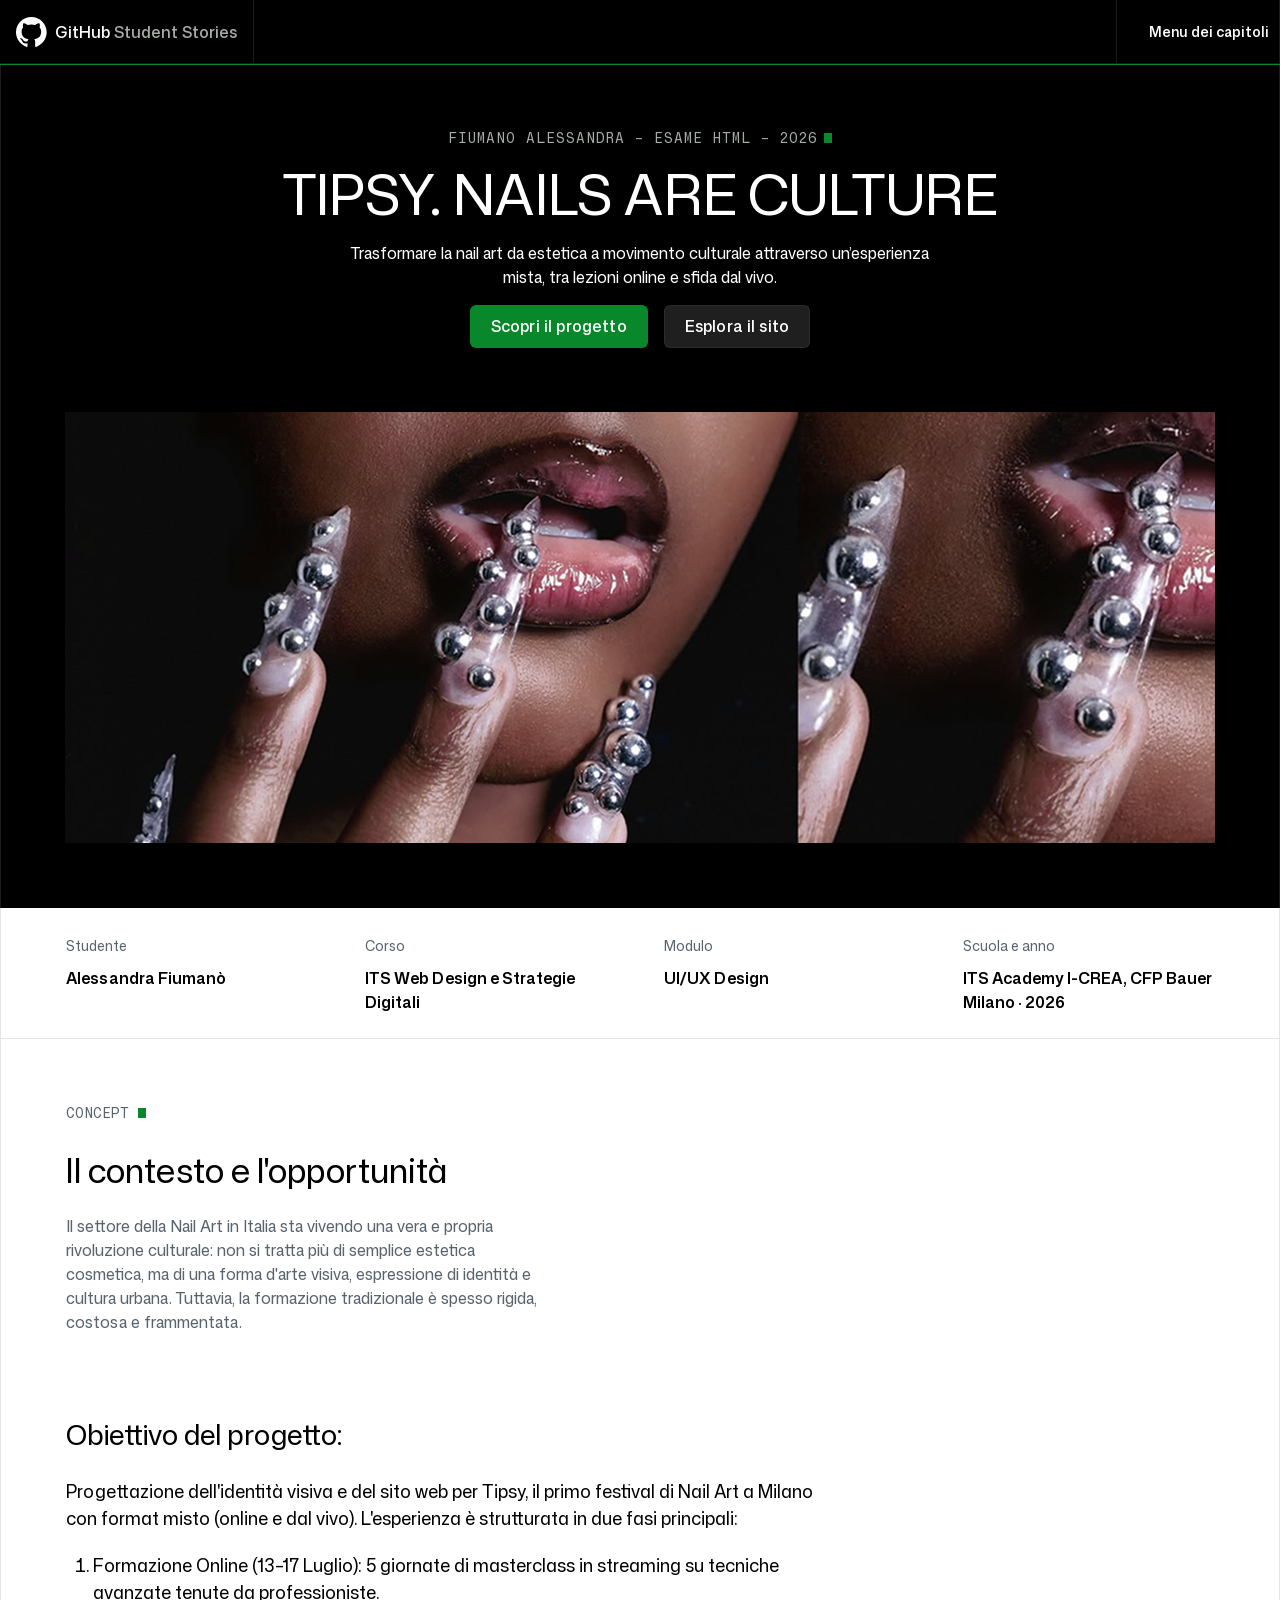
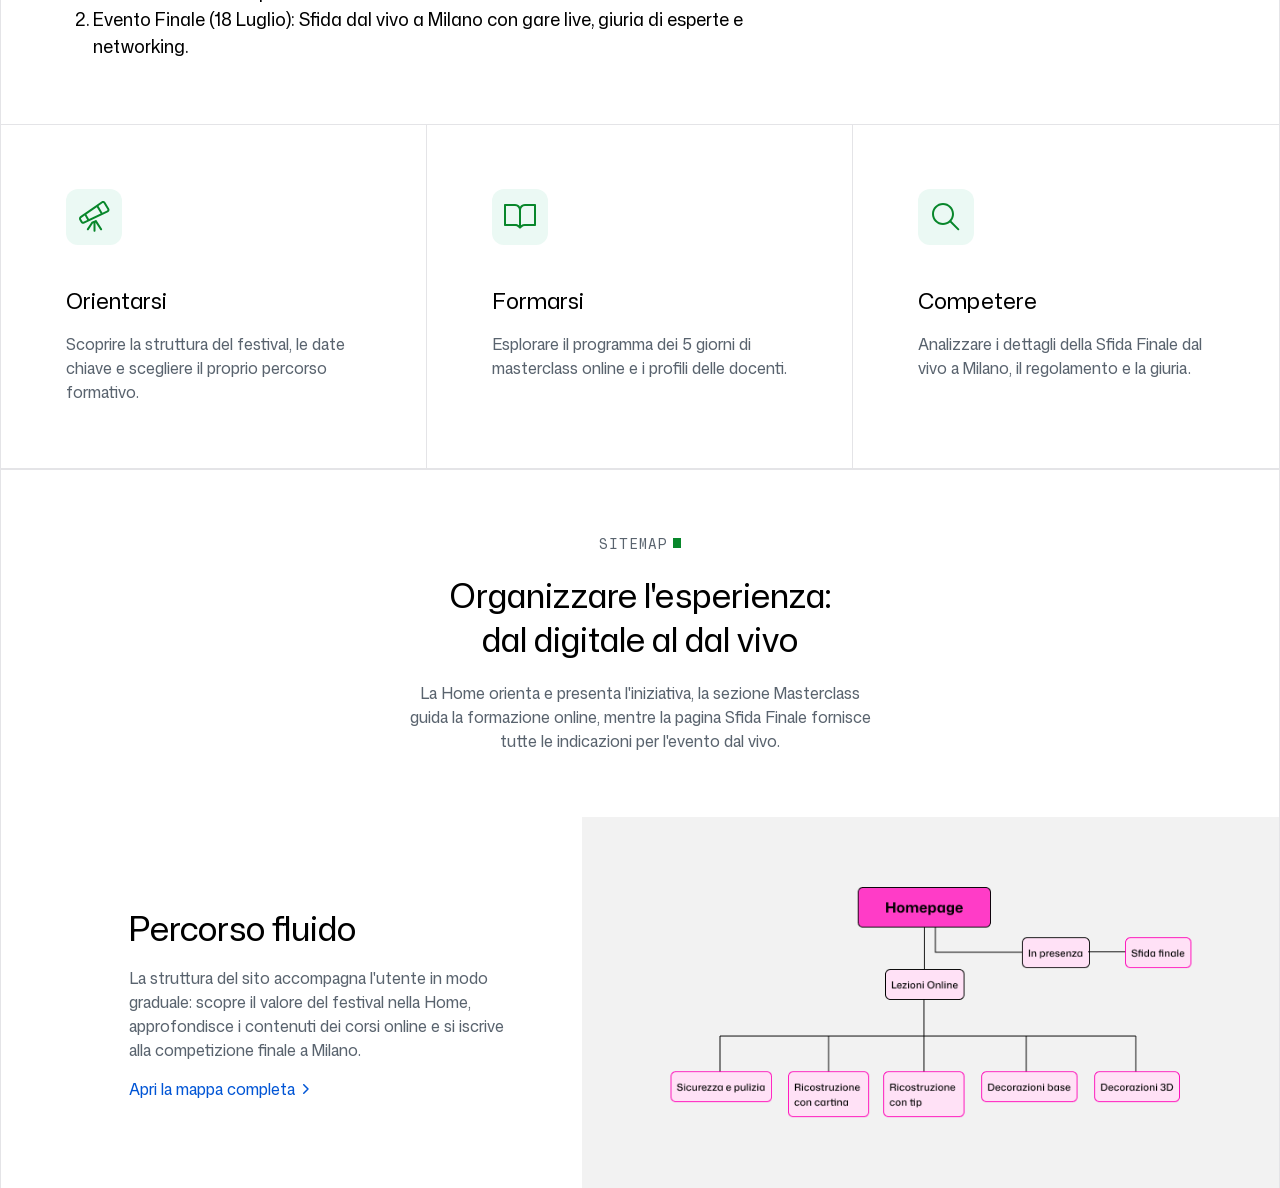
==== index.html @ 5ed2194d "avanzamento 30sett" ====
<!doctype html>
<html lang="it">
  <head>
    <meta charset="UTF-8" />
    <meta name="viewport" content="width=device-width, initial-scale=1" />
    <title>Prova pratica Escher</title>
    <link rel="stylesheet" href="style.css">
  </head>
  <body>

    <a class="skip-link" href="#top">Vai al contenuto</a>
  <header class="navigation">
    <div class="navigation-content">
      <div class="navigation-brand">
        <a class="navigation-logo" href="https://github.com/education" aria-label="GitHub Education">
          <span class="navigation-back-arrow" aria-hidden="true">‹</span>
          <svg width="31" height="30" viewBox="0 0 31 30" fill="none" xmlns="http://www.w3.org/2000/svg">
<path fill-rule="evenodd" clip-rule="evenodd" d="M15.3333 0C6.86167 0 0 6.86167 0 15.3333C0 22.1183 4.38917 27.8492 10.4842 29.8808C11.2508 30.015 11.5383 29.555 11.5383 29.1525C11.5383 28.7883 11.5192 27.5808 11.5192 26.2967C7.66667 27.0058 6.67 25.3575 6.36333 24.495C6.19083 24.0542 5.44333 22.6933 4.79167 22.3292C4.255 22.0417 3.48833 21.3325 4.7725 21.3133C5.98 21.2942 6.8425 22.425 7.13 22.885C8.51 25.2042 10.7142 24.5525 11.5958 24.15C11.73 23.1533 12.1325 22.4825 12.5733 22.0992C9.16167 21.7158 5.59667 20.3933 5.59667 14.5283C5.59667 12.8608 6.19083 11.4808 7.16833 10.4075C7.015 10.0242 6.47833 8.4525 7.32167 6.34417C7.32167 6.34417 8.60583 5.94167 11.5383 7.91583C12.765 7.57083 14.0683 7.39833 15.3717 7.39833C16.675 7.39833 17.9783 7.57083 19.205 7.91583C22.1375 5.9225 23.4217 6.34417 23.4217 6.34417C24.265 8.4525 23.7283 10.0242 23.575 10.4075C24.5525 11.4808 25.1467 12.8417 25.1467 14.5283C25.1467 20.4125 21.5625 21.7158 18.1508 22.0992C18.7067 22.5783 19.1858 23.4983 19.1858 24.9358C19.1858 26.9867 19.1667 28.635 19.1667 29.1525C19.1667 29.555 19.4542 30.0342 20.2208 29.8808C26.2775 27.8492 30.6667 22.0992 30.6667 15.3333C30.6667 6.86167 23.805 0 15.3333 0Z" fill="white"/>
</svg>

        </a>
        <a class="navigation-title" href="#top">GitHub <span>Student Stories</span></a>
      </div>
      <div class="navigation-menu">
        <button class="navigation-toggle" type="button" aria-label="Menu dei capitoli" popovertarget="navigation-panel">
          <img class="navigation-icon navigation-icon-open" src="assets/images/menu.svg" width="16" height="16" alt="" aria-hidden="true" />
          <img class="navigation-icon navigation-icon-close" src="assets/images/close.svg" width="16" height="16" alt="" aria-hidden="true" />
          <span class="navigation-label">Menu dei capitoli</span>
        </button>
        <nav id="navigation-panel" class="navigation-panel" popover="auto" aria-label="Capitoli della storia">
          <ul class="navigation-list">
          <li><a href="#concept"><span>Concept</span></a></li>
          <li><a href="#sitemap"><span>Sitemap</span></a></li>
          <li><a href="#assets"><span>Assets</span></a></li>
          <li><a href="#prototipi"><span>Prototipi</span></a></li>
          <li><a href="#highlights"><span>Highlights</span></a></li>
          </ul>
        </nav>
      </div>
    </div>
  </header>
  <main id="top" tabindex="-1">

<section class="hero">
  <div class="hero-content container">
    <p class="eyebrow">Fiumano Alessandra - esame html - 2026
      <svg class="eyebrow-cursor" width="8" height="10" viewBox="0 0 8 10" fill="none" xmlns="http://www.w3.org/2000/svg"> <rect width="8" height="10" fill="#08872B"/>
</svg>
</p>
    <h1 class="heading heading-size-1">TIPSY. NAILS ARE CULTURE</h1>
    <p class="hero-text text-size-200">Trasformare la nail art da estetica a movimento culturale attraverso un’esperienza mista, tra lezioni online e sfida dal vivo.</p>
    <div class="button-group">
      <!-- Per ora entrambi puntano a #concept, l'unica sezione che esiste: cambia il secondo quando avrai le altre -->
      <a href="#concept" class="button button-primary">Scopri il progetto</a>
      <a href="#concept" class="button button-secondary">Esplora il sito</a>
    </div>
    <img class="hero-image" src="assets/images/hero image.png" alt="Anteprima del sito Tipsy su desktop">
  </div>
</section>

<section class="scheda theme-light" aria-label="Scheda studente">
  <dl class="colonna">
    <div><dt>Studente</dt><dd>Alessandra Fiumanò</dd></div>
    <div><dt>Corso</dt><dd>ITS Web Design e Strategie Digitali</dd></div>
    <div><dt>Modulo</dt><dd>UI/UX Design</dd></div>
    <div><dt>Scuola e anno</dt><dd>ITS Academy I-CREA, CFP Bauer Milano · 2026</dd></div>
  </dl>
</section>

<!-- Ogni sezione del case study deve avere l'id della voce di menu corrispondente:
     concept, sitemap, assets, prototipi, highlights. -->
<section id="concept" class="concept theme-light" aria-labelledby="concept-title">
  <div class="concept-colonna">

    <div class="concept-testo">
      <p class="etichetta">CONCEPT <svg class="eyebrow-cursor" width="8" height="10" viewBox="0 0 8 10" fill="none" xmlns="http://www.w3.org/2000/svg"> <rect width="8" height="10" fill="#08872B"/>
</svg> </p>
      <h2 id="concept-title">Il contesto e l'opportunità</h2>
      <p class="intro">
        Il settore della Nail Art in Italia sta vivendo una vera e propria
        rivoluzione culturale: non si tratta più di semplice estetica cosmetica,
        ma di una forma d'arte visiva, espressione di identità e cultura urbana.
        Tuttavia, la formazione tradizionale è spesso rigida, costosa e frammentata.
      </p>

      <h3>Obiettivo del progetto:</h3>
      <p class="obiettivo">
        Progettazione dell'identità visiva e del sito web per Tipsy, il primo
        festival di Nail Art a Milano con format misto (online e dal vivo).
        L'esperienza è strutturata in due fasi principali:
      </p>
      <ol>
        <li>Formazione Online (13–17 Luglio): 5 giornate di masterclass in streaming su tecniche avanzate tenute da professioniste.</li>
        <li>Evento Finale (18 Luglio): Sfida dal vivo a Milano con gare live, giuria di esperte e networking.</li>
      </ol>
    </div>

    <div class="card-riga">
      <div class="card">
        <div class="icona"><svg width="31" height="31" viewBox="0 0 31 31" fill="none" xmlns="http://www.w3.org/2000/svg">
<path d="M16.4001 19.1283C16.8526 18.9226 17.3877 19.081 17.656 19.4994L22.989 27.8177C23.2871 28.2827 23.1522 28.9015 22.6873 29.1996C22.2223 29.4976 21.6035 29.3618 21.3054 28.8969L16.5066 21.4125V29.7054C16.5066 30.2577 16.0589 30.7054 15.5066 30.7054C14.9545 30.7052 14.5066 30.2576 14.5066 29.7054V22.1859L13.8259 22.4955L9.65209 28.9037C9.35061 29.3663 8.73101 29.4971 8.26831 29.1957C7.80556 28.8942 7.6749 28.2746 7.97631 27.8119L12.3093 21.1595C12.4131 21.0004 12.5602 20.874 12.7331 20.7953L16.4001 19.1283ZM22.532 0.477906C23.7935 -0.399663 25.5338 -0.0320284 26.3328 1.28064L30.1023 7.47302C30.9243 8.82415 30.3963 10.5897 28.9675 11.2679L5.28393 22.5082C4.02868 23.1035 2.52651 22.6352 1.83178 21.432L0.357173 18.8783C-0.335358 17.6782 0.00681658 16.1471 1.14428 15.3558L22.532 0.477906ZM2.28588 16.9984C2.00192 17.1963 1.9167 17.5785 2.08959 17.8783L3.5642 20.432C3.73793 20.7326 4.1128 20.8493 4.42651 20.7006L8.21166 18.9047L5.72827 14.6039L2.28588 16.9984ZM7.37573 13.4574L10.0242 18.0443L21.6404 12.5316L17.8318 6.18396L7.37573 13.4574ZM24.6238 2.3197C24.4239 1.99208 23.9897 1.90052 23.6746 2.11951L19.4773 5.03943L23.4558 11.6703L28.1101 9.4613C28.4672 9.29164 28.5989 8.84982 28.3933 8.51209L24.6238 2.3197Z" fill="#08872B"/>
</svg>
</div>
        <h4>Orientarsi</h4>
        <p>Scoprire la struttura del festival, le date chiave e scegliere il proprio percorso formativo.</p>
      </div>
      <div class="card">
        <div class="icona"><svg width="32" height="25" viewBox="0 0 32 25" fill="none" xmlns="http://www.w3.org/2000/svg">
<path d="M10.9961 0C13.0842 0.000115337 14.9234 1.06711 15.998 2.68555C17.0727 1.06709 18.9117 0 21 0H31C31.5523 3.97646e-05 32 0.44774 32 1V21.083C32 21.3493 31.894 21.6053 31.7051 21.793C31.5161 21.9807 31.2595 22.0848 30.9932 22.083L20.751 22.0137C19.6808 22.0064 18.6523 22.4289 17.8955 23.1855L16.707 24.374C16.3166 24.7644 15.6835 24.7643 15.293 24.374L14.0908 23.1719C13.3407 22.4217 12.3226 22 11.2617 22H1C0.447716 22 6.76517e-07 21.5523 0 21V1C0 0.447715 0.447715 0 1 0H10.9961ZM21 2C18.7909 2 17 3.79086 17 6V21.3096C18.0653 20.4663 19.3923 20.0044 20.7646 20.0137L30 20.0762V2H21ZM2 20H11.2617C12.6261 20 13.9431 20.4649 15 21.3066L14.9961 5.99707C14.9943 3.78935 13.2038 2.00018 10.9961 2H2V20Z" fill="#08872B"/>
</svg>
</div>
        <h4>Formarsi</h4>
        <p>Esplorare il programma dei 5 giorni di masterclass online e i profili delle docenti.</p>
      </div>
      <div class="card">
        <div class="icona"><svg width="28" height="28" viewBox="0 0 28 28" fill="none" xmlns="http://www.w3.org/2000/svg">
<path d="M11 0C17.0749 0.000215971 22 4.925 22 11C21.9999 13.6774 21.0432 16.1316 19.4531 18.0391L27.04 25.626C27.4305 26.0165 27.4305 26.6495 27.04 27.04C26.6495 27.4306 26.0165 27.4305 25.626 27.04L18.0391 19.4531C16.1317 21.0432 13.6773 21.9999 11 22C4.92498 22 0.000175711 17.075 0 11C0 4.92487 4.92487 0 11 0ZM11 2C6.02944 2 2 6.02944 2 11C2.00018 15.9704 6.02955 20 11 20C15.9703 19.9998 19.9998 15.9703 20 11C20 6.02957 15.9704 2.00022 11 2Z" fill="#08872B"/>
</svg>
</div>
        <h4>Competere</h4>
        <p>Analizzare i dettagli della Sfida Finale dal vivo a Milano, il regolamento e la giuria.</p>
      </div>
    </div>

  </div>
</section>
<!-- SITEMAP: l'id serve al link del menu -->
<section id="sitemap" class="theme-light border-top" aria-labelledby="sitemap-title">

  <!-- Intestazione: container + linee laterali -->
  <header class="container border-inline">
    <div class="case-study-intro">
      <p class="eyebrow">Sitemap
        <svg class="eyebrow-cursor" width="8" height="10" viewBox="0 0 8 10" fill="none" xmlns="http://www.w3.org/2000/svg" aria-hidden="true"><rect width="8" height="10" fill="#08872B"/></svg>
      </p>
      <!-- h2: l'h1 è nella hero -->
      <h2 id="sitemap-title" class="heading heading-size-4">Organizzare l'esperienza: dal digitale al dal vivo</h2>
      <p class="text-size-200 color-muted">La Home orienta e presenta l'iniziativa, la sezione Masterclass guida la formazione online, mentre la pagina Sfida Finale fornisce tutte le indicazioni per l'evento dal vivo.</p>
    </div>
  </header>

  <!-- Testo + mappa -->
  <div class="sitemap-feature container border-inline">

    <div class="sitemap-text">
      <h3 class="heading heading-size-4">Percorso fluido</h3>
      <p class="text-size-200 color-muted">La struttura del sito accompagna l'utente in modo graduale: scopre il valore del festival nella Home, approfondisce i contenuti dei corsi online e si iscrive alla competizione finale a Milano.</p>

      <!-- Link, non pulsante: porta a un altro indirizzo -->
      <a class="sitemap-link" href="assets/images/sitemap.svg">
        Apri la mappa completa
        <svg width="6" height="10" viewBox="0 0 6 10" fill="none" xmlns="http://www.w3.org/2000/svg">
<path d="M1.28033 0.219668C0.987438 -0.0732225 0.512558 -0.0732225 0.219668 0.219668C-0.0732225 0.512558 -0.0732225 0.987438 0.219668 1.28033L1.28033 0.219668ZM5 5L5.5303 5.53033C5.8232 5.23744 5.8232 4.76256 5.5303 4.46967L5 5ZM0.219668 8.7197C-0.0732225 9.0126 -0.0732225 9.4874 0.219668 9.7803C0.512558 10.0732 0.987438 10.0732 1.28033 9.7803L0.219668 8.7197ZM0.219668 1.28033L4.4697 5.53033L5.5303 4.46967L1.28033 0.219668L0.219668 1.28033ZM4.4697 4.46967L0.219668 8.7197L1.28033 9.7803L5.5303 5.53033L4.4697 4.46967Z" fill="#0055D5"/>
</svg>
      </a>
    </div>

    <div class="sitemap-visual">
      <img src="assets/images/mappa.png" width="698.97" height="330.42"
           alt="Mappa del sito: la Homepage porta a Lezioni Online, con le pagine Sicurezza e pulizia, Ricostruzione con cartina, Ricostruzione con tip, Decorazioni base e Decorazioni 3D, e a In presenza, che porta a Sfida finale.">
    </div>

  </div>
</section>
</main>
</body>
</html>
---- style.css ----
* {
    box-sizing: border-box;
    margin: 0;
    padding: 0;
}

@font-face {
  font-family: "Mona Sans";
  src: url("assets/fonts/mona-sans.woff2") format("woff2");
  font-weight: 200 900;
  font-display: swap;
  font-feature-settings: "liga" 0;
}
@font-face {
  font-family: "Mona Sans Mono";
  src: url("assets/fonts/mona-sans-mono.woff2") format("woff2");
  font-weight: 200 900;
  font-display: swap;
  font-feature-settings: "liga" 0;
}

:root {
    --font-body:"Mona Sans";
    --color-black: #000;
    --color-white: #fff;
    --color-border-muted: #191f18;
    --color-muted: #A4AEA6;
    --color-cursor: #08872b;
    --container-width: 1280px;
    --spacing-64: 64px;
    --font-mono: "Mona Sans Mono";
    --heading-1-font-size: 56px;
    --heading-1-line-height: 1.1;
    --eyebrow-font-size: 14px;
    --text-200-font-size: 16px;
    --text-200-line-height: 1.5;
    --color-button-primary-bg: #08872b;
    --color-button-secondary-bg: rgba(255, 255, 255, 0.12);
    --color-button-secondary-border: rgba(255, 255, 255, 0.06);
    --color-focus: #fff;
    --text-100-font-size: 0.875em;
    --text-100-line-height: 1.5;
    --font-weight-medium: 500;
    --font-weight-semibold: 550;
    --border-width: 1px;
    --focus-outline-width: 0.25em;
    --focus-outline-offset: 0.125em;
    --radius-control: 0.375em;
    --radius-pill: 100em;
    --layer-navigation: 90;
    --layer-skip-link: 100;
    --pad: 65px;        /* distanza tra linea e testo */
        /* Token Sitemap */
    --spacing-24: 24px;
    --spacing-40: 40px;
    --spacing-64: 64px;   
    --spacing-128: 128px; 
    --heading-4-font-size: 34px;  
    --heading-4-font-weight: 400;
    --heading-4-line-height: 1.3;  
    --color-link: #0055d5;          
    --color-surface-muted: #f2f2f2; 
    --icon-size: 1em;
    --icon-color: currentColor;
}

/* Tema chiaro: ridefinisce solo i token che cambiano con il tema */
.theme-light {
    --color-muted: #59636e;
    --color-border-muted: #e4e4e7;
    --color-cursor: #08872b;
    --color-focus: #0d1117;

    color: var(--color-black);
    background: var(--color-white);
}

body {
    font-family: var(--font-body);
    -webkit-font-smoothing: antialiased;
}

.hero {
    background: var(--color-black);
    color: var(--color-white);
    text-align: center;
    --hero-text-max-width: 600px;
    --hero-content-gap: 1em;
}

img {
    display: inline-block;
    max-width: 100%;
}

.container {
    max-width: var(--container-width);
    margin-left: auto;
    margin-right: auto;
}

.hero-content {
    padding: var(--spacing-64);
    border-left: 1px solid var(--color-border-muted);
    border-right: 1px solid var(--color-border-muted);
    display: flex;
    flex-direction: column;
    align-items: center;
    gap: var(--hero-content-gap);
}

.eyebrow {
    font-size: var(--eyebrow-font-size);
    font-family: var(--font-mono);
    text-transform: uppercase;
    letter-spacing: 1px;
    color: var(--color-muted);
    display: flex;
    align-items: center;
    gap: 0.42em;
    justify-content: center;
}

.eyebrow-cursor rect {
    fill: var(--color-cursor)
}

.heading {
    font-weight: 400;
}

.heading-size-1 {
    font-size: var(--heading-1-font-size);
    line-height:var(--heading-1-line-height);
}

@media (max-width: 640px) {
    :root {
       --heading-1-font-size: 36px;
    }
}

.text-size-200 {
    font-size: var(--text-200-font-size);
    line-height: var(--text-200-line-height);
}
/* Utility riusabili */
.heading-size-4 {
    font-size: var(--heading-4-font-size);
    font-weight: var(--heading-4-font-weight);
    line-height: var(--heading-4-line-height);
    text-wrap: balance;
}

.color-muted {
    color: var(--color-muted);
}

.border-top {
    border-top: var(--border-width) solid var(--color-border-muted);
}

.border-inline {
    border-left: var(--border-width) solid var(--color-border-muted);
    border-right: var(--border-width) solid var(--color-border-muted);
}

.icon {
    width: var(--icon-size);
    height: var(--icon-size);
    color: var(--icon-color);
    flex-shrink: 0;
}

.hero-text {
    max-width: var(--hero-text-max-width);
}

.button-group {
    display: flex;
    gap: 1em;
}

.hero-image {
    margin-top: calc(64px - var(--hero-content-gap));
}

.button {
    text-decoration: none;
    color: inherit;
    border: 1px solid;
    padding: 0.6em 1.25em;
    font-weight: 500;
    letter-spacing: 0.16px;
    border-radius: 0.375em;
}

.button-primary {
    background-color: var(--color-button-primary-bg);
    border-color: transparent;
}

.button-primary:hover {
    background-color: color-mix(in srgb, var(--color-button-primary-bg),#000 16%) ;
    transition: background-color 300ms ease-in-out;
}

.button-secondary {
    background-color: var(--color-button-secondary-bg);
    border-color: var(--color-button-secondary-border);
}

.button-secondary:hover {
    background-color: color-mix(in srgb, var(--color-button-secondary-bg),#fff 6%) ;
    transition: background-color 300ms ease-in-out;
}

.button:focus-visible {
    outline: 4px solid var(--color-focus);
    outline-offset: 2px;
}
[hidden] {
    display: none !important;
}

.skip-link {
    --skip-link-offset-inline: 1em;
    --skip-link-offset-block: 0.5em;
    --skip-link-padding: 0.375em 1.25em;

    position: absolute;
    top: var(--skip-link-offset-block);
    left: var(--skip-link-offset-inline);
    z-index: var(--layer-skip-link);
    padding: var(--skip-link-padding);
    border-radius: var(--radius-control);
    background: var(--color-button-primary-bg);
    color: var(--color-white);
    transform: translateY(calc(-100% - var(--skip-link-offset-block)));
}

.skip-link:focus {
    transform: none;
    outline: var(--focus-outline-width) solid var(--color-focus);
    outline-offset: var(--focus-outline-offset);
}

.navigation {
    --navigation-height: 3.5em;
    --navigation-logo-size: 1.5em;
    --navigation-logo-margin-start: 1em;
    --navigation-logo-margin-end: 0.5em;
    --navigation-brand-padding-end: 1em;
    --navigation-back-arrow-font-size: 1.75em;
    --navigation-back-arrow-line-height: 1;
    --navigation-back-arrow-offset: -0.75em;
    --navigation-title-font-size: var(--text-100-font-size);
    --navigation-title-line-height: var(--text-100-line-height);
    --navigation-link-font-size: var(--text-100-font-size);
    --navigation-link-padding: 1em;
    --navigation-link-hover-background: #151D17;
    --navigation-toggle-font-size: 1em;
    --navigation-toggle-width: 3em;
    --navigation-toggle-padding: 0.25em 0.75em;
    --navigation-toggle-open-background: #090D0A;
    --navigation-icon-size: 1em;
    --navigation-reveal-duration: 0.5s;
    --navigation-reveal-easing: ease;
    --navigation-reveal-offset: -1.25em;

    position: relative;
    z-index: var(--layer-navigation);
    font-size: var(--text-200-font-size);
    line-height: var(--text-200-line-height);
    color: var(--color-white);
    background: var(--color-black);
    border-bottom: var(--border-width) solid var(--color-border-muted);
}

.navigation a {
    color: inherit;
}

.navigation a:focus-visible, .navigation button:focus-visible {
    outline: var(--focus-outline-width) solid var(--color-focus);
    outline-offset: var(--focus-outline-offset);
}

.navigation::after {
    content: "";
    position: absolute;
    top: calc(100% + var(--border-width));
    left: 0;
    right: 0;
    height: var(--border-width);
    background: var(--color-cursor);
    pointer-events: none;
}

.navigation-content {
    display: flex;
    flex-wrap: wrap;
}

.navigation-brand {
    display: flex;
    align-items: center;
    height: calc(var(--navigation-height) - var(--border-width));
    flex-shrink: 0;
}

.navigation-logo {
    display: flex;
    position: relative;
    margin-left: var(--navigation-logo-margin-start);
    margin-right: var(--navigation-logo-margin-end);
}

.navigation-logo img {
    display: block;
    width: var(--navigation-logo-size);
    height: var(--navigation-logo-size);
}

.navigation-back-arrow {
    position: absolute;
    top: 50%;
    left: var(--navigation-back-arrow-offset);
    transform: translateY(-50%);
    opacity: 0;
    color: var(--color-muted);
    font-size: var(--navigation-back-arrow-font-size);
    line-height: var(--navigation-back-arrow-line-height);
}

.navigation-logo:hover .navigation-back-arrow {
    opacity: 1;
}

.navigation-title {
    text-decoration: none;
    font-size: var(--navigation-title-font-size);
    font-weight: var(--font-weight-medium);
    line-height: var(--navigation-title-line-height);
}

.navigation-title span {
    color: var(--color-muted);
}

.navigation-menu {
    width: 100%;
}

.navigation-list {
    list-style: none;
    margin: 0;
    padding: 0;
}

.navigation-list a {
    display: flex;
    align-items: center;
    padding: var(--navigation-link-padding);
    font-size: var(--navigation-link-font-size);
    line-height: var(--text-100-line-height);
    text-decoration: none;
}

.navigation-list a:hover {
    color: var(--color-white);
}

/* Il layout "compatto" dipende se l'attributo popover è presente (su desktop viene rimosso via JS) */
.navigation:has(.navigation-panel[popover]) {
    height: var(--navigation-height);
}

.navigation:has(.navigation-panel[popover]) .navigation-content {
    height: 100%;
    flex-wrap: nowrap;
}

.navigation-menu:has(.navigation-panel[popover]) {
    width: auto;
    margin-left: auto;
}

.navigation-toggle {
    anchor-name: --navigation-toggle;
    display: flex;
    align-items: center;
    justify-content: center;
    width: var(--navigation-toggle-width);
    height: 100%;
    padding: var(--navigation-toggle-padding);
    font-family: inherit;
    font-size: var(--navigation-toggle-font-size);
    line-height: var(--text-100-line-height);
    cursor: pointer;
    border: 0;
    border-left: var(--border-width) solid var(--color-border-muted);
    background: transparent;
    color: var(--color-white);
}

.navigation-icon {
    display: block;
    width: var(--navigation-icon-size);
    height: var(--navigation-icon-size);
    flex-shrink: 0;
}

.navigation-icon-close {
    display: none;
}

.navigation-label {
    display: none;
}

.navigation-panel[popover] {
    position: fixed;
    position-anchor: --navigation-toggle;
    inset: auto;
    top: calc(anchor(bottom) + var(--border-width));
    left: 0;
    width: 100%;
    margin: 0;
    padding: 0;
    border: 0;
    color: var(--color-white);
    background: var(--color-black);
    max-height: calc(100dvh - var(--navigation-height));
    overflow-y: auto;
}

.navigation-menu:has(:popover-open) .navigation-toggle {
    background: var(--navigation-toggle-open-background);
}

.navigation-menu:has(:popover-open) .navigation-icon-open {
    display: none;
}

.navigation-menu:has(:popover-open) .navigation-icon-close {
    display: block;
}

.navigation-toggle:focus-visible {
    outline-offset: calc(-1 * var(--focus-outline-offset));
}

@media (prefers-reduced-motion: no-preference) {
    .navigation-panel:popover-open {
        animation: reveal var(--navigation-reveal-duration) var(--navigation-reveal-easing);
    }
    @keyframes reveal {
        from {
            opacity: 0;
            transform: translateY(var(--navigation-reveal-offset));
        }
        to {
            opacity: 1;
            transform: translateY(0);
        }
    }
}

/* Su tablet cambia il layout, ma il popover resta attivo */
@media (min-width: 48rem) {
    .navigation {
        --navigation-height: 4em;
        --navigation-title-font-size: 1em;
        --navigation-title-line-height: 1;
        --navigation-toggle-font-size: var(--text-100-font-size);
        --navigation-toggle-min-width: 6em;
        --navigation-toggle-gap: 0.5em;
        --navigation-list-gap: 0.0625em;
        --navigation-list-padding: 0.5em 1em;
        --navigation-link-min-height: 2.5em;
        --navigation-link-padding: 0.5em 0.75em;
    }
    .navigation-brand {
        padding-right: var(--navigation-brand-padding-end);
        border-right: var(--border-width) solid var(--color-border-muted);
    }
    .navigation-menu:has(.navigation-panel[popover]) {
        position: relative;
    }
    .navigation-toggle {
        width: max-content;
        min-width: var(--navigation-toggle-min-width);
        gap: var(--navigation-toggle-gap);
        border-right: var(--border-width) solid var(--color-border-muted);
        font-weight: var(--font-weight-semibold);
    }
    .navigation-label {
        display: inline;
        white-space: nowrap;
    }
    .navigation-panel[popover] {
        left: auto;
        right: anchor(right);
        width: anchor-size(width);
        border: var(--border-width) solid var(--color-border-muted);
        border-top: 0;
    }
    .navigation-list {
        display: grid;
        gap: var(--navigation-list-gap);
        padding: var(--navigation-list-padding);
    }
    .navigation-list a {
        min-height: var(--navigation-link-min-height);
        color: var(--color-muted);
        border-radius: var(--radius-control);
    }
    .navigation-list a:hover, .navigation-list a:focus-visible {
        background: var(--navigation-link-hover-background);
    }
}

/* Su desktop JS rimuove popover e gli elementi si dispongono in linea */
@media (min-width: 1000px) {
    .navigation {
        --navigation-inline-list-padding: 0 0 0 1em;
        --navigation-inline-link-padding: 0 0.25em;
        --navigation-inline-label-padding: 0.25em 0.75em;
    }
    .navigation-content {
        flex-wrap: nowrap;
        height: calc(var(--navigation-height) - var(--border-width));
    }
    .navigation-menu:has(.navigation-panel:not([popover])) {
        width: auto;
        margin-left: 0;
    }
    .navigation-panel:not([popover]) {
        position: static;
        height: 100%;
        border: 0;
        overflow: visible;
    }
    .navigation-panel:not([popover]) .navigation-list {
        display: flex;
        height: 100%;
        gap: 0;
        padding: var(--navigation-inline-list-padding);
    }
    .navigation-panel:not([popover]) .navigation-list a {
        height: 100%;
        padding: var(--navigation-inline-link-padding);
    }
    .navigation-panel:not([popover]) .navigation-list a span {
        padding: var(--navigation-inline-label-padding);
        border-radius: var(--radius-pill);
    }
    .navigation-panel:not([popover]) .navigation-list a:hover, .navigation-panel:not([popover]) .navigation-list a:focus-visible {
        background: transparent;
    }
    .navigation-panel:not([popover]) .navigation-list a:hover span {
        background: var(--navigation-link-hover-background);
    }
    .navigation-panel:not([popover]) .navigation-list a:focus-visible {
        outline: none;
    }
    .navigation-panel:not([popover]) .navigation-list a:focus-visible span {
        outline: var(--focus-outline-width) solid var(--color-focus);
        outline-offset: var(--focus-outline-offset);
    }
}


/* fascia a tutta larghezza con bordo inferiore */
.scheda{
  border-bottom:1px solid var(--color-border-muted);
}

/* colonna centrale con le due linee verticali */
.scheda .colonna{
  max-width:var(--container-width);
  margin-inline:auto;
  padding:28px var(--pad) 24px;
  border-inline:1px solid var(--color-border-muted);
  display:grid;
  grid-template-columns:repeat(4,1fr);
  column-gap:48px;
  row-gap:24px;
}

.scheda dt{
  font-size:14px;
  line-height:20px;
  color:var(--color-muted);
  margin-bottom:10px;
}
.scheda dd{
  margin:0;
  font-size:16px;
  line-height:24px;
  font-weight:600;
  color:var(--color-black);
}

/* sotto i 1000px (stessa soglia della navigazione): 2 colonne */
@media (max-width:999px){
  :root{ --pad:24px; }
  .scheda .colonna{ grid-template-columns:repeat(2,1fr); }
}

/* mobile: 1 colonna */
@media (max-width:520px){
  .scheda .colonna{ grid-template-columns:1fr; }
}
/* fascia a tutta larghezza con la linea sotto */
.concept{
  border-bottom:1px solid var(--color-border-muted);
}

/* colonna centrale con le due linee verticali */
.concept-colonna{
  max-width:var(--container-width);
  margin:0 auto;
  border-left:1px solid var(--color-border-muted);
  border-right:1px solid var(--color-border-muted);
}

/* blocco dei testi */
.concept-testo{
  padding:64px 65px;
}

.etichetta{
  font-family:var(--font-mono);
  font-size:14px;
  color:var(--color-muted);
  margin-bottom:24px;
}

.concept h2{
  font-size:34px;
  font-weight:400;
  margin-bottom:20px;
}

.intro{
  max-width:480px;
  font-size:16px;
  line-height:24px;
  color:var(--color-muted);
  margin-bottom:80px;
}

.concept h3{
  font-size:28px;
  font-weight:400;
  margin-bottom:24px;
}

.obiettivo{
  max-width:750px;
  font-size:18px;
  line-height:27px;
  margin-bottom:20px;
}

.concept ol{
  max-width:750px;
  font-size:18px;
  line-height:27px;
  padding-left:27px;
}

/* riga con le 3 card */
.card-riga{
  display:grid;
  grid-template-columns:1fr 1fr 1fr;
  border-top:1px solid var(--color-border-muted);
}

.card{
  padding:64px 65px;
  border-right:1px solid var(--color-border-muted);
}

.card:last-child{
  border-right:none;
}

.icona{
  width:56px;
  height:56px;
  border-radius:12px;
  background: #ebf9f4;
  margin-bottom:40px;
  display: flex;
  align-items: center;
  justify-content: center;
}

.card h4{
  font-size:22px;
  font-weight:400;
  margin-bottom:16px;
}

.card p{
  font-size: var(--text-200-font-size);
  line-height: var(--text-200-line-height);
  color: var(--color-muted);
}

/* sotto i 1000px: le card una sotto l'altra */
@media (max-width:999px){
  .concept-testo,
  .card{ padding:32px 24px; }
  .card-riga{ grid-template-columns:1fr; }
  .card{ border-right:none; border-bottom:1px solid var(--color-border-muted); }
}
/* ---------- SITEMAP ---------- */

/* Intestazione centrata, una sola max-width */
.case-study-intro {
    display: flex;
    flex-direction: column;
    align-items: center;
    text-align: center;
    gap: 1.25em;
    max-width: 32em;
    margin: 0 auto;
    padding: var(--spacing-64) var(--spacing-24);
}

/* Mobile: una colonna */
.sitemap-feature {
    display: grid;
    grid-template-columns: minmax(0, 1fr);
}

.sitemap-text {
    display: flex;
    flex-direction: column;
    align-items: flex-start;
    gap: 1em;
    padding: var(--spacing-64) var(--spacing-40);
}

.sitemap-link {
    display: inline-flex;
    align-items: center;
    gap: 0.5em;
    color: var(--color-link);
    text-decoration: none;
}

.sitemap-link:focus-visible {
    outline: var(--focus-outline-width) solid var(--color-focus);
    outline-offset: var(--focus-outline-offset);
}

/* Hover solo con il mouse */
@media (hover: hover) and (pointer: fine) {
    .sitemap-link:hover {
        text-decoration: underline;
    }
}

.sitemap-visual {
    display: flex;
    align-items: center;
    justify-content: center;
    padding: var(--spacing-40);
    background: var(--color-surface-muted);
}

.sitemap-visual img {
    display: block;
    width: 100%;
    height: auto;
}

/* Desktop: stessa soglia del menu */
@media (min-width: 1000px) {
    .sitemap-feature {
        grid-template-columns: minmax(0, 5fr) minmax(0, 6fr);
    }
    .sitemap-text {
        align-self: center;
        padding: var(--spacing-64) var(--spacing-64) var(--spacing-64) var(--spacing-128);
    }
}

/* Schermi stretti: cambio i token, non le regole */
@media (max-width: 640px) {
    :root {
        --heading-4-font-size: 28px; /* FIGMA */
    }
    .case-study-intro { padding: var(--spacing-64) var(--spacing-24); }
    .sitemap-text { padding: var(--spacing-40) var(--spacing-24); }
    .sitemap-visual { padding: var(--spacing-24); }
}
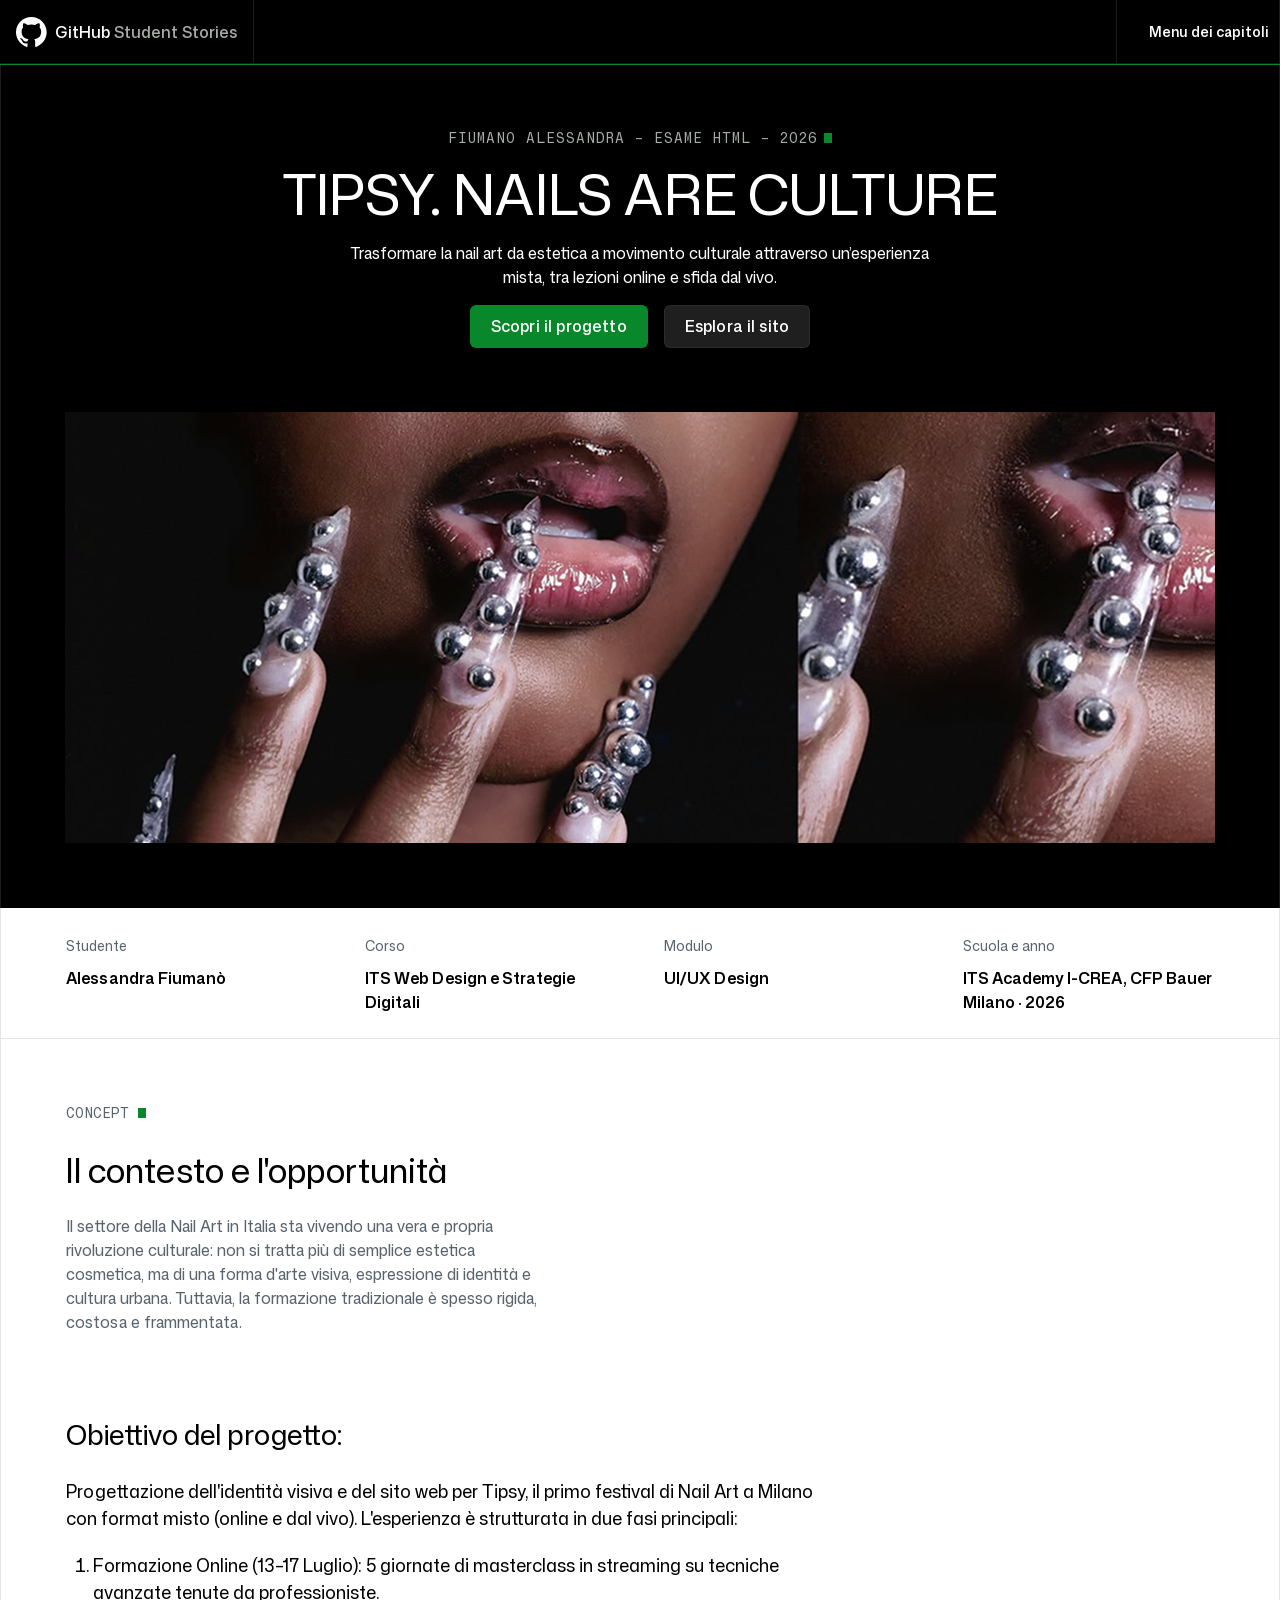
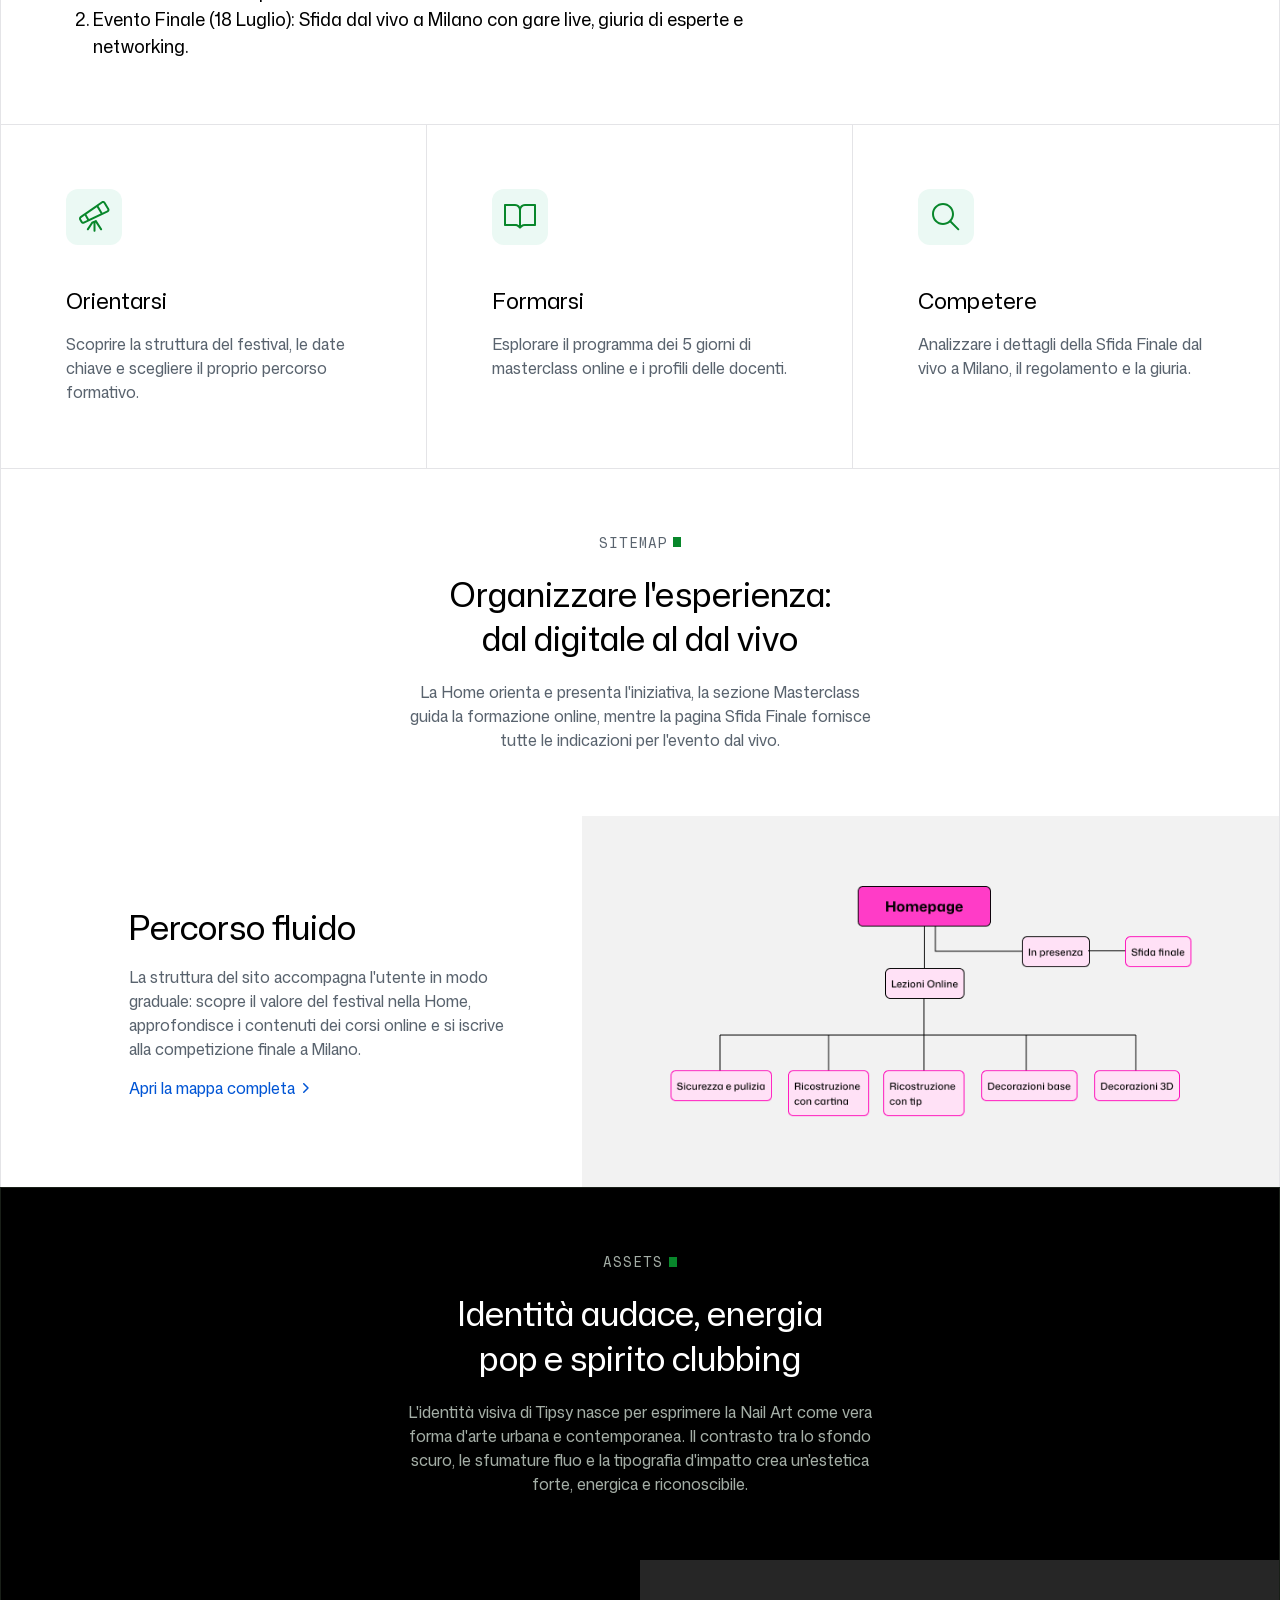
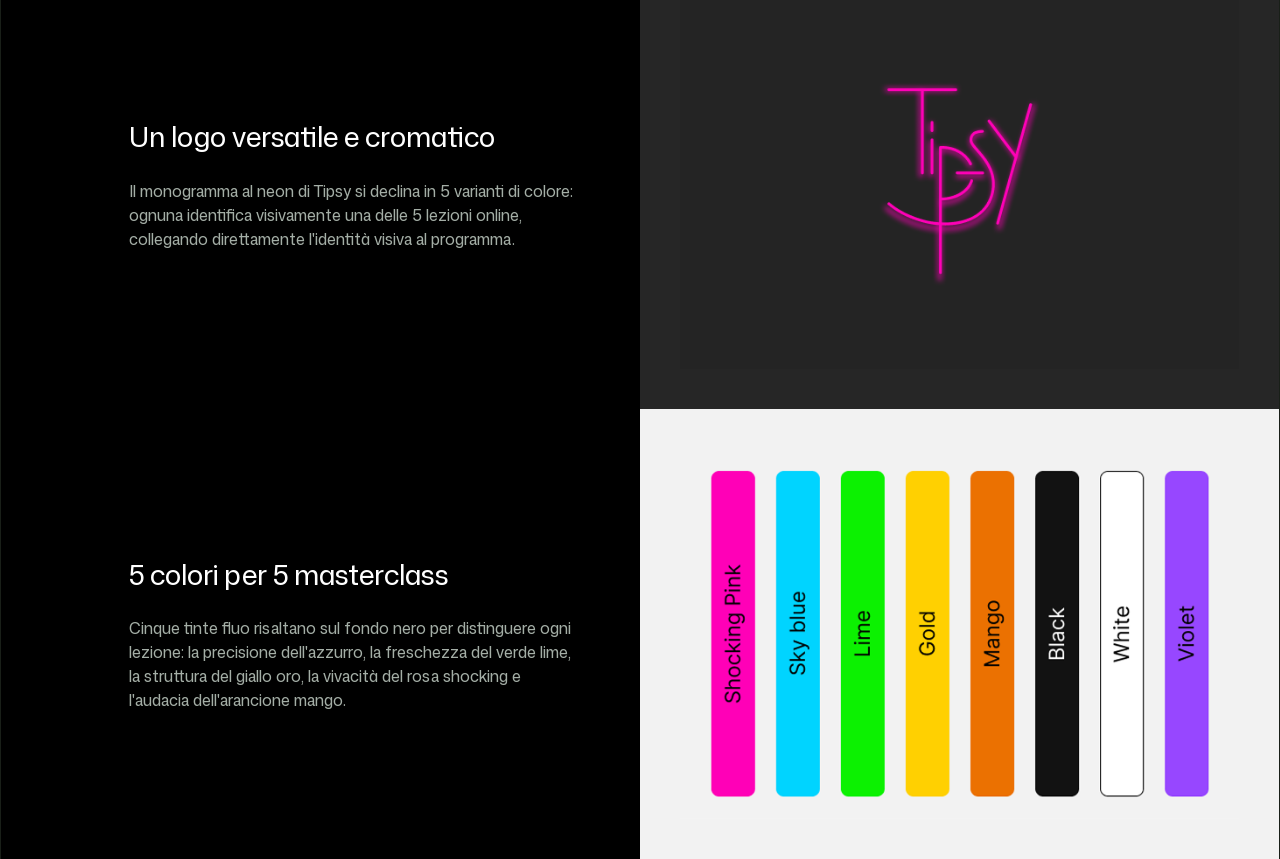
==== commit 14cb9c77: "assets" ====
--- a/index.html
+++ b/index.html
@@ -162,6 +162,47 @@
 
   </div>
 </section>
+<!-- ASSETS: l'id serve al link del menu -->
+<section id="assets" class="theme-dark border-top" aria-labelledby="assets-title">
+
+  <!-- Intestazione: stessa struttura della Sitemap -->
+  <header class="container border-inline">
+    <div class="case-study-intro">
+      <p class="eyebrow">Assets
+        <svg class="eyebrow-cursor" width="8" height="10" viewBox="0 0 8 10" fill="none" xmlns="http://www.w3.org/2000/svg" aria-hidden="true"><rect width="8" height="10" fill="#08872B"/></svg>
+      </p>
+      <h2 id="assets-title" class="heading heading-size-4">Identità audace, energia pop e spirito clubbing</h2>
+      <p class="text-size-200 color-muted">L'identità visiva di Tipsy nasce per esprimere la Nail Art come vera forma d'arte urbana e contemporanea. Il contrasto tra lo sfondo scuro, le sfumature fluo e la tipografia d'impatto crea un'estetica forte, energica e riconoscibile.</p>
+    </div>
+  </header>
+
+  <!-- Griglia: testo 1, logo, testo 2, colori. Su mobile restano in colonna nello stesso ordine -->
+  <div class="assets-feature container border-inline">
+
+    <div class="assets-text">
+      <h3 class="heading heading-size-5">Un logo versatile e cromatico</h3>
+      <p class="text-size-200 color-muted">Il monogramma al neon di Tipsy si declina in 5 varianti di colore: ognuna identifica visivamente una delle 5 lezioni online, collegando direttamente l'identità visiva al programma.</p>
+    </div>
+
+    <div class="assets-visual assets-visual-dark">
+  
+      <img src="assets/images/logo.png" width="639" height="422.38"
+           alt="Logo Tipsy: monogramma al neon rosa su sfondo scuro.">
+    </div>
+
+    <div class="assets-text">
+      <h3 class="heading heading-size-5">5 colori per 5 masterclass</h3>
+      <p class="text-size-200 color-muted">Cinque tinte fluo risaltano sul fondo nero per distinguere ogni lezione: la precisione dell'azzurro, la freschezza del verde lime, la struttura del giallo oro, la vivacità del rosa shocking e l'audacia dell'arancione mango.</p>
+    </div>
+
+    <div class="assets-visual assets-visual-light">
+     
+      <img src="assets/images/palette colori.png" width="639" height="422.38"
+           alt="Palette dei colori: Shocking Pink, Sky blue, Lime, Gold, Mango, Black, White e Violet.">
+    </div>
+
+  </div>
+</section>
 </main>
 </body>
 </html>
--- a/style.css
+++ b/style.css
@@ -62,6 +62,10 @@
     --color-surface-muted: #f2f2f2; 
     --icon-size: 1em;
     --icon-color: currentColor;
+        /* Token Assets */
+    --heading-5-font-size: 28px;       
+    --heading-5-line-height: 1.3;      
+    --color-surface-dark: #262626;     
 }
 
 /* Tema chiaro: ridefinisce solo i token che cambiano con il tema */
@@ -150,6 +154,17 @@
     font-weight: var(--heading-4-font-weight);
     line-height: var(--heading-4-line-height);
     text-wrap: balance;
+}
+.heading-size-5 {
+    font-size: var(--heading-5-font-size);
+    font-weight: var(--heading-4-font-weight);
+    line-height: var(--heading-5-line-height);
+}
+
+/* Tema scuro: i token scuri sono già in :root, qui serve solo lo sfondo */
+.theme-dark {
+    color: var(--color-white);
+    background: var(--color-black);
 }
 
 .color-muted {
@@ -613,10 +628,7 @@
 @media (max-width:520px){
   .scheda .colonna{ grid-template-columns:1fr; }
 }
-/* fascia a tutta larghezza con la linea sotto */
-.concept{
-  border-bottom:1px solid var(--color-border-muted);
-}
+
 
 /* colonna centrale con le due linee verticali */
 .concept-colonna{
@@ -800,3 +812,56 @@
     .sitemap-text { padding: var(--spacing-40) var(--spacing-24); }
     .sitemap-visual { padding: var(--spacing-24); }
 }
+/* ---------- ASSETS ---------- */
+
+/* Mobile: una colonna */
+.assets-feature {
+    display: grid;
+    grid-template-columns: minmax(0, 1fr);
+}
+
+.assets-text {
+    display: flex;
+    flex-direction: column;
+    gap: 1.5em; 
+    padding: var(--spacing-40) var(--spacing-24);
+}
+
+/* Riquadri con l'immagine centrata */
+.assets-visual {
+    display: flex;
+    align-items: center;
+    justify-content: center;
+    padding: var(--spacing-40);
+}
+
+.assets-visual img {
+    display: block;
+    height: auto;
+}
+
+.assets-visual-dark {
+    background: var(--color-surface-dark);
+}
+
+.assets-visual-light {
+    background: var(--color-surface-muted);
+}
+
+/* Desktop: due colonne uguali, ogni testo accanto alla sua immagine */
+@media (min-width: 1000px) {
+    .assets-feature {
+        grid-template-columns: repeat(2, minmax(0, 1fr));
+    }
+    .assets-text {
+        align-self: center;
+        padding: var(--spacing-64) var(--spacing-64) var(--spacing-64) var(--spacing-128);
+    }
+}
+
+/* Schermi stretti: cambio il token, non la regola */
+@media (max-width: 640px) {
+    :root {
+        --heading-5-font-size: 24px;
+    }
+}
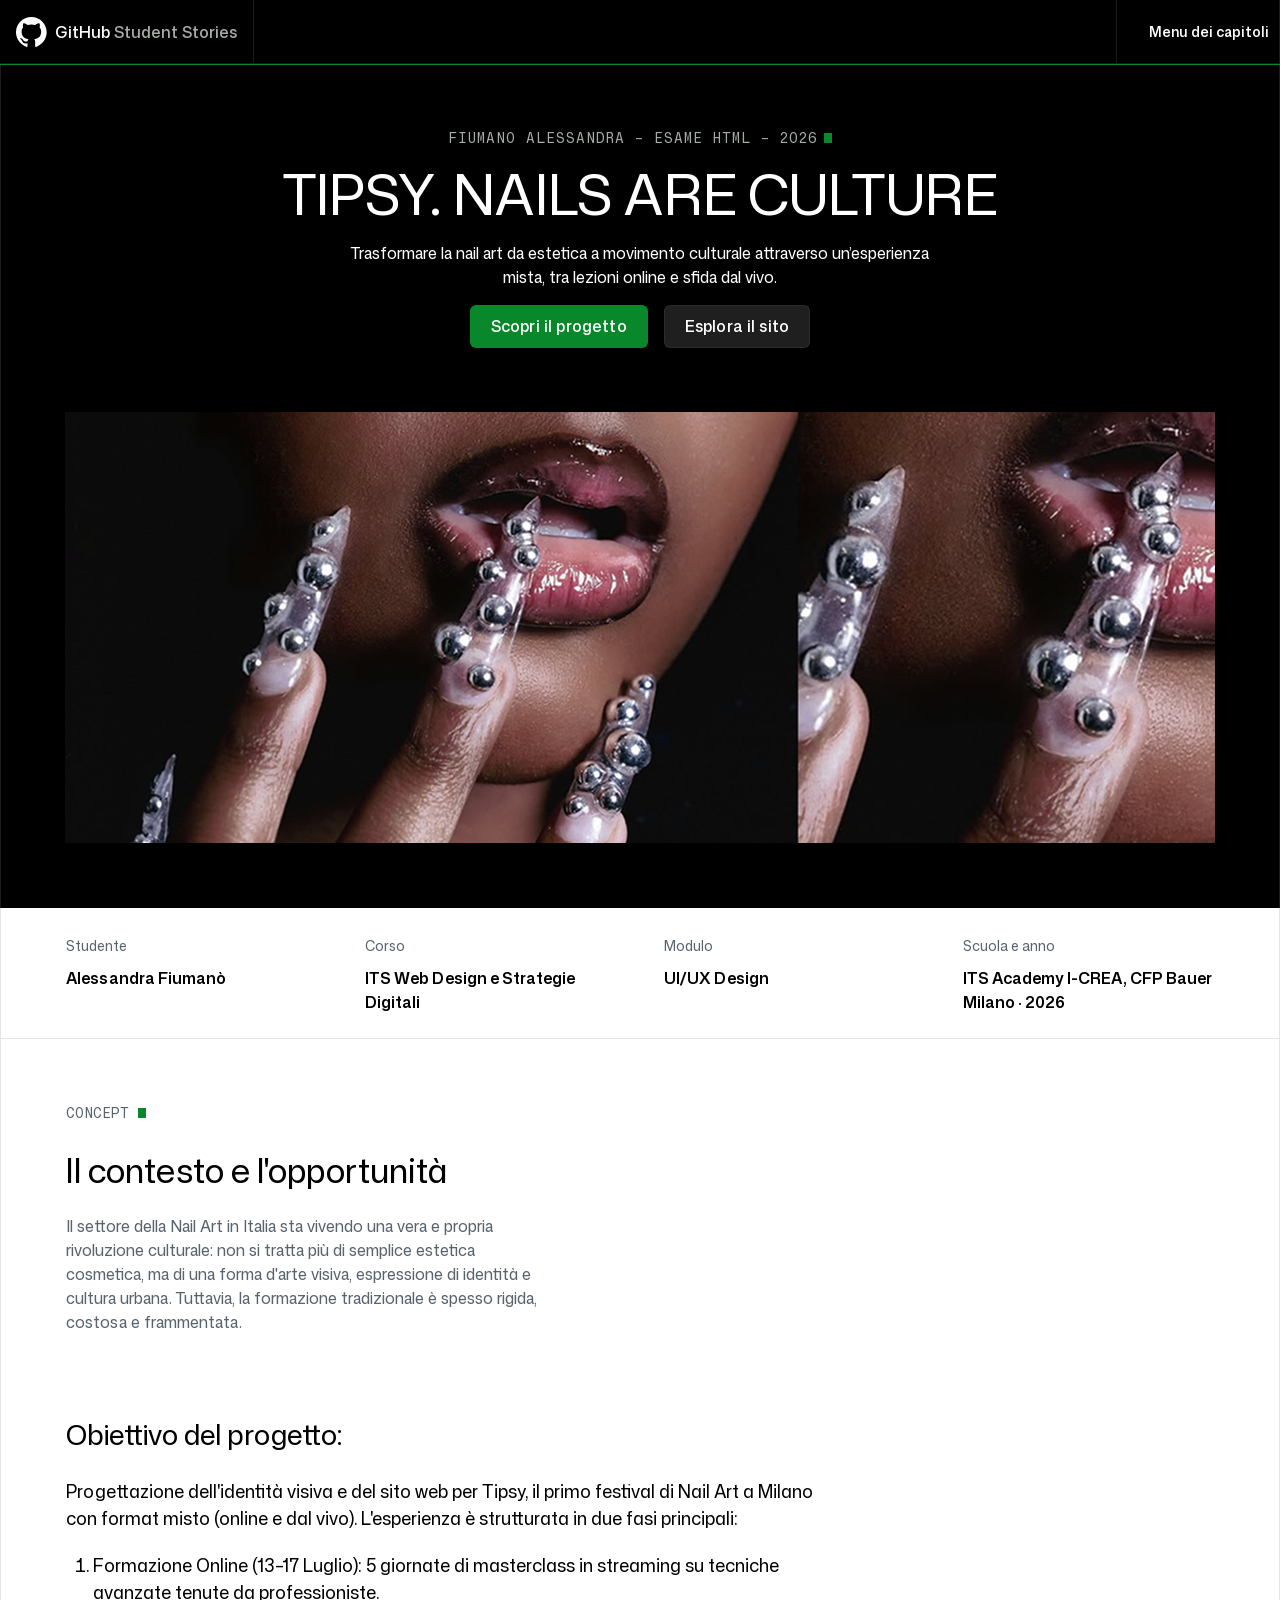
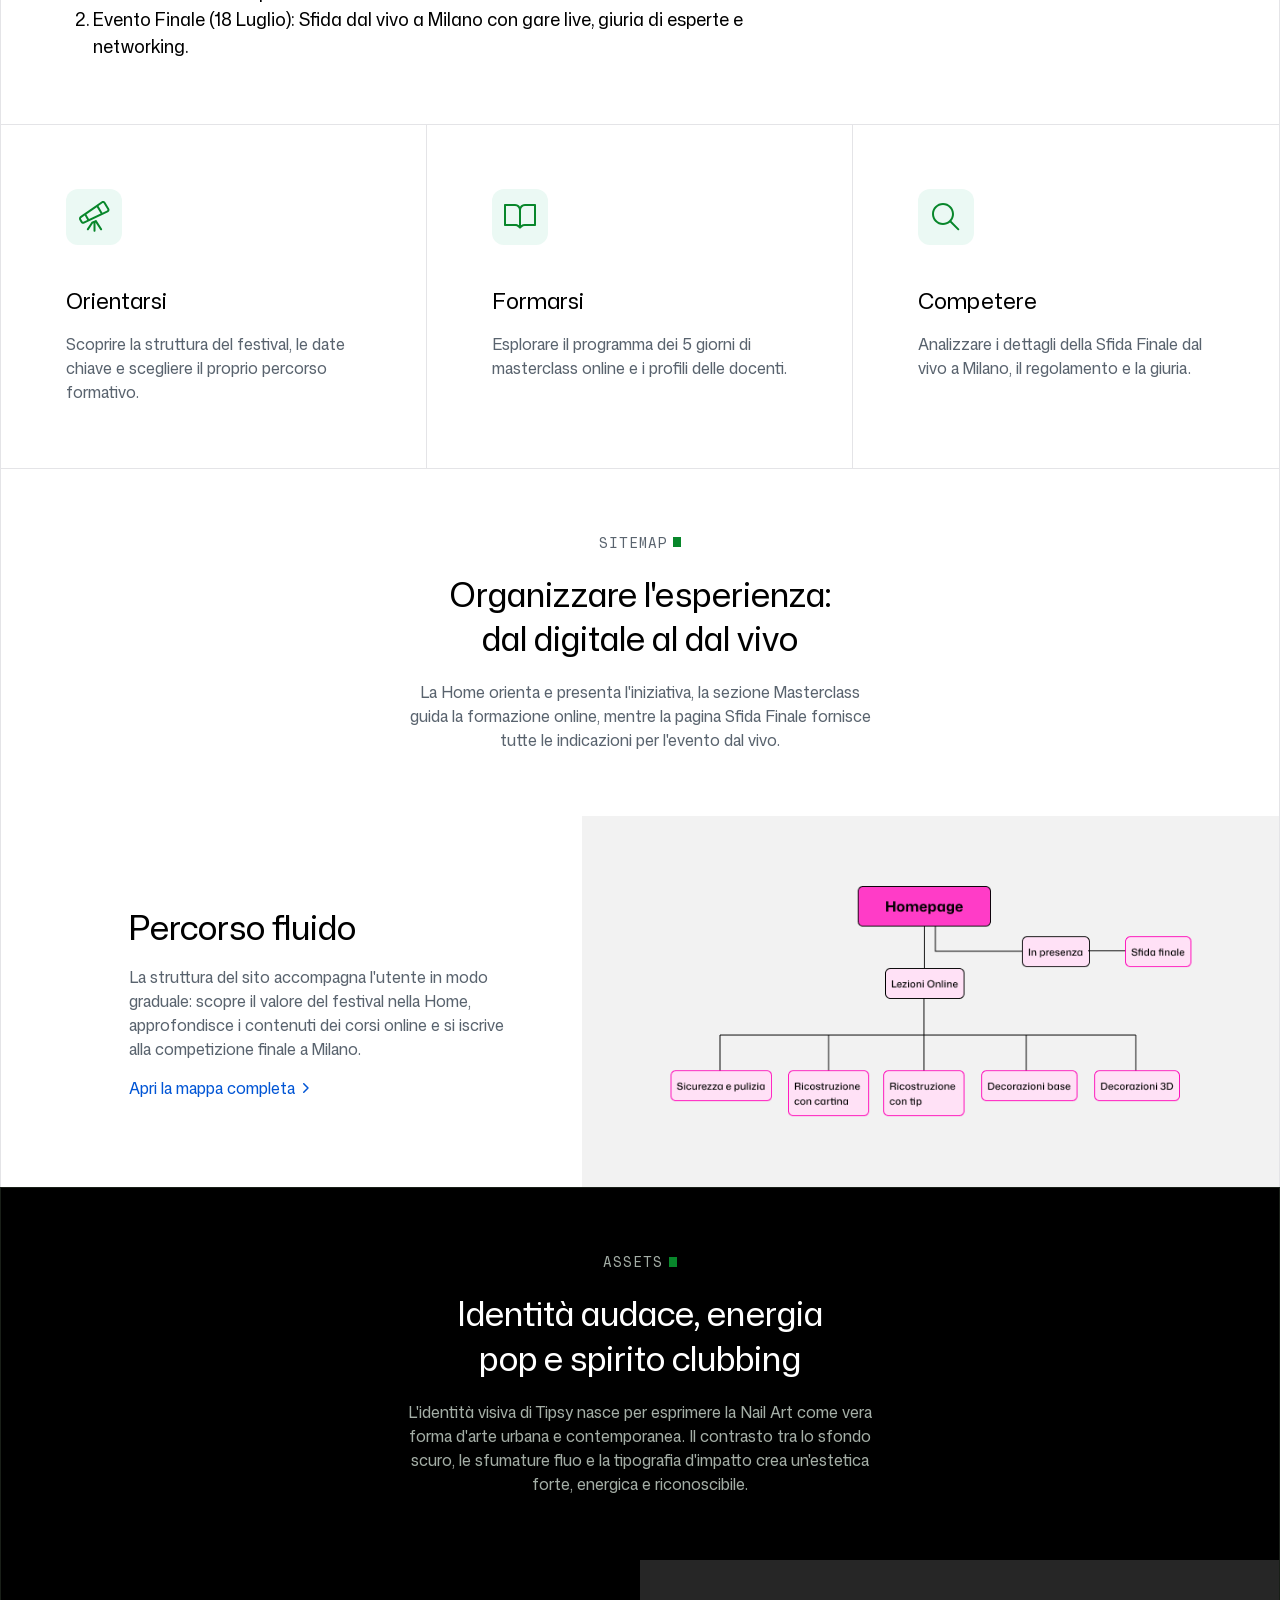
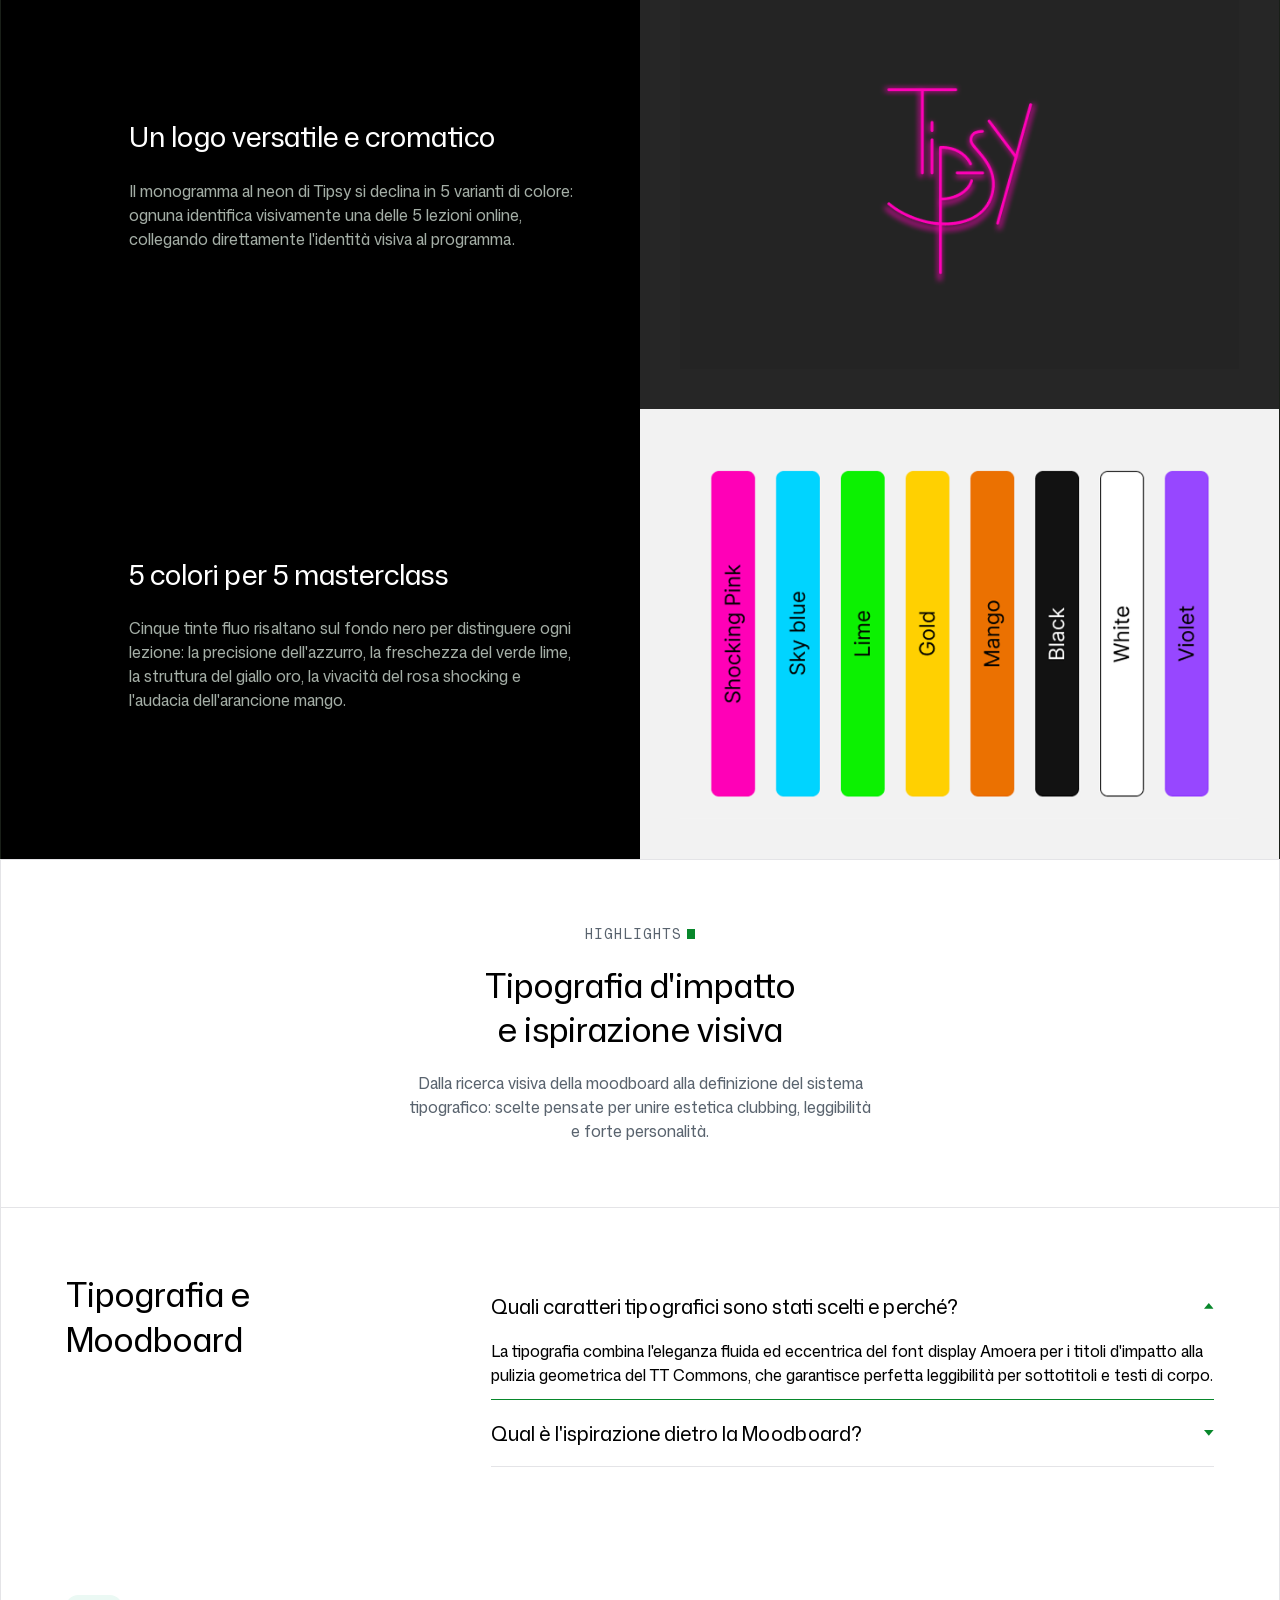
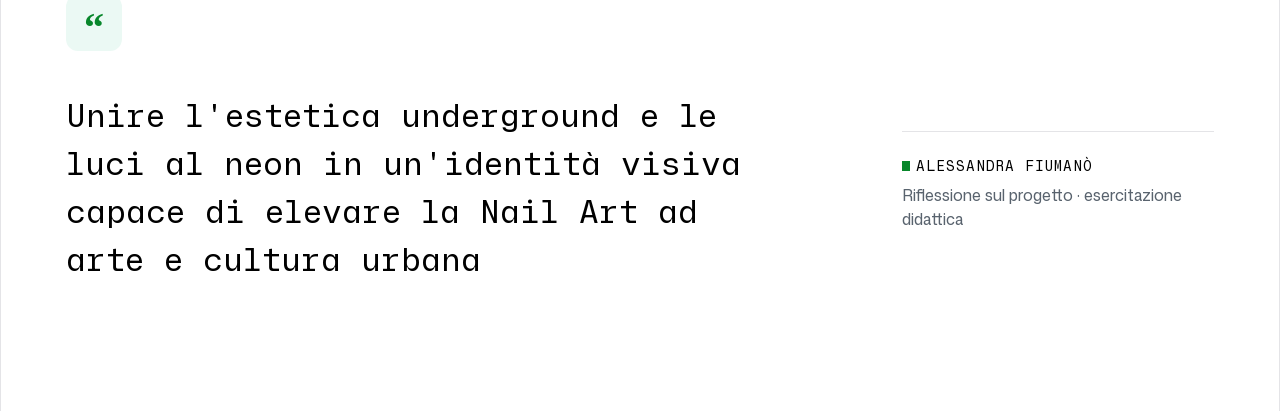
==== commit 74f8424c: "highlights" ====
--- a/index.html
+++ b/index.html
@@ -203,6 +203,58 @@
 
   </div>
 </section>
+<!-- HIGHLIGHTS: l'id serve al link del menu -->
+<section id="highlights" class="theme-light border-top" aria-labelledby="highlights-title">
+
+  <header class="container border-inline">
+    <div class="case-study-intro">
+      <p class="eyebrow">Highlights
+        <svg class="eyebrow-cursor" width="8" height="10" viewBox="0 0 8 10" fill="none" xmlns="http://www.w3.org/2000/svg" aria-hidden="true"><rect width="8" height="10" fill="#08872B"/></svg>
+      </p>
+      <h2 id="highlights-title" class="heading heading-size-4">Tipografia d'impatto e ispirazione visiva</h2>
+      <p class="text-size-200 color-muted">Dalla ricerca visiva della moodboard alla definizione del sistema tipografico: scelte pensate per unire estetica clubbing, leggibilità e forte personalità.</p>
+    </div>
+  </header>
+
+  <div class="border-top">
+    <div class="highlights-content container border-inline">
+
+      <h3 class="highlights-title heading heading-size-4">Tipografia e Moodboard</h3>
+
+      <ul class="faq">
+        <li class="faq-item is-selected">
+          <div class="faq-question">
+            <span class="text-size-350">Quali caratteri tipografici sono stati scelti e perché?</span>
+            <svg class="icon faq-toggle" viewBox="0 0 10 6" aria-hidden="true"><path d="M0 0h10L5 6z" fill="currentColor"/></svg>
+          </div>
+          <p class="faq-answer text-size-200">La tipografia combina l'eleganza fluida ed eccentrica del font display Amoera per i titoli d'impatto alla pulizia geometrica del TT Commons, che garantisce perfetta leggibilità per sottotitoli e testi di corpo.</p>
+        </li>
+
+        <li class="faq-item">
+          <div class="faq-question">
+            <span class="text-size-350">Qual è l'ispirazione dietro la Moodboard?</span>
+            <svg class="icon faq-toggle" viewBox="0 0 10 6" aria-hidden="true"><path d="M0 0h10L5 6z" fill="currentColor"/></svg>
+          </div>
+        </li>
+      </ul>
+
+      <figure class="quote">
+        <span class="icona quote-mark" aria-hidden="true">“</span>
+        <blockquote class="quote-text">
+          <p>Unire l'estetica underground e le luci al neon in un'identità visiva capace di elevare la Nail Art ad arte e cultura urbana</p>
+        </blockquote>
+        <figcaption class="quote-author">
+          <p class="eyebrow quote-name">
+            <svg class="eyebrow-cursor" width="8" height="10" viewBox="0 0 8 10" fill="none" xmlns="http://www.w3.org/2000/svg" aria-hidden="true"><rect width="8" height="10" fill="#08872B"/></svg>
+            Alessandra Fiumanò
+          </p>
+          <p class="text-size-200 color-muted">Riflessione sul progetto · esercitazione didattica</p>
+        </figcaption>
+      </figure>
+
+    </div>
+  </div>
+</section>
 </main>
 </body>
 </html>
--- a/style.css
+++ b/style.css
@@ -65,7 +65,13 @@
         /* Token Assets */
     --heading-5-font-size: 28px;       
     --heading-5-line-height: 1.3;      
-    --color-surface-dark: #262626;     
+    --color-surface-dark: #262626; 
+            /* Token Highlights */
+    --text-350-font-size: 20px;
+    --text-350-line-height: 1.4;
+    --quote-font-size: 32px;
+    --quote-line-height: 1.5;
+        
 }
 
 /* Tema chiaro: ridefinisce solo i token che cambiano con il tema */
@@ -865,3 +871,124 @@
         --heading-5-font-size: 24px;
     }
 }
+/* ---------- HIGHLIGHTS ---------- */
+
+.text-size-350 {
+    font-size: var(--text-350-font-size);
+    line-height: var(--text-350-line-height);
+}
+
+/* Mobile: una colonna */
+.highlights-content {
+    display: grid;
+    grid-template-columns: minmax(0, 1fr);
+    gap: var(--spacing-64);
+    padding: var(--spacing-64) var(--pad);
+}
+
+/* Il titolo va a capo dopo "Tipografia e" */
+.highlights-title {
+    max-width: 8em;
+}
+
+/* Elenco statico: la voce con is-selected è quella "aperta" nel design */
+.faq {
+    list-style: none;
+}
+
+.faq-item {
+    border-bottom: var(--border-width) solid var(--color-border-muted);
+}
+
+.faq-item.is-selected {
+    border-bottom-color: var(--color-cursor);
+}
+
+.faq-question {
+    display: flex;
+    align-items: center;
+    justify-content: space-between;
+    gap: 1em;
+    padding-block: 1.2em;
+}
+
+/* Il triangolo è un'icona: cambio solo i suoi token */
+.faq-toggle {
+    --icon-size: 0.6em;
+    --icon-color: var(--color-cursor);
+}
+
+.faq-item.is-selected .faq-toggle {
+    transform: rotate(180deg);
+}
+
+.faq-answer {
+    padding-bottom: 0.75em;
+}
+
+/* Citazione */
+.quote {
+    display: grid;
+    grid-template-columns: minmax(0, 1fr);
+}
+
+.quote-mark {
+    font-family: Georgia, serif;
+    font-size: 40px;
+    font-weight: 700;
+    line-height: 1;
+    padding-top: 0.25em;
+    color: var(--color-cursor);
+}
+
+.quote-text {
+    max-width: 22em;
+    font-family: var(--font-mono);
+    font-size: var(--quote-font-size);
+    line-height: var(--quote-line-height);
+}
+
+.quote-author {
+    display: grid;
+    gap: 0.5em;
+    margin-top: var(--spacing-40);
+    padding-top: var(--spacing-24);
+    border-top: var(--border-width) solid var(--color-border-muted);
+}
+
+.quote-name {
+    justify-content: flex-start;
+    color: var(--color-black);
+}
+
+/* Desktop: stessa soglia del menu */
+@media (min-width: 1000px) {
+    .highlights-content {
+        grid-template-columns: minmax(0, 1fr) minmax(0, 2fr);
+        row-gap: var(--spacing-128);
+        padding: var(--spacing-64) var(--pad) var(--spacing-128);
+    }
+    .quote {
+        grid-column: 1 / -1;
+        grid-template-columns: minmax(0, 1fr) minmax(0, 312px);
+    }
+    .quote-mark {
+        grid-column: 1 / -1;
+    }
+    .quote-author {
+        align-self: start;
+        margin-top: var(--spacing-40);
+    }
+}
+
+/* Schermi stretti: cambio i token, non le regole */
+@media (max-width: 640px) {
+    :root {
+        --quote-font-size: 22px;
+        --text-350-font-size: 18px;
+    }
+    .highlights-content {
+        padding-block: var(--spacing-40);
+        gap: var(--spacing-40);
+    }
+}
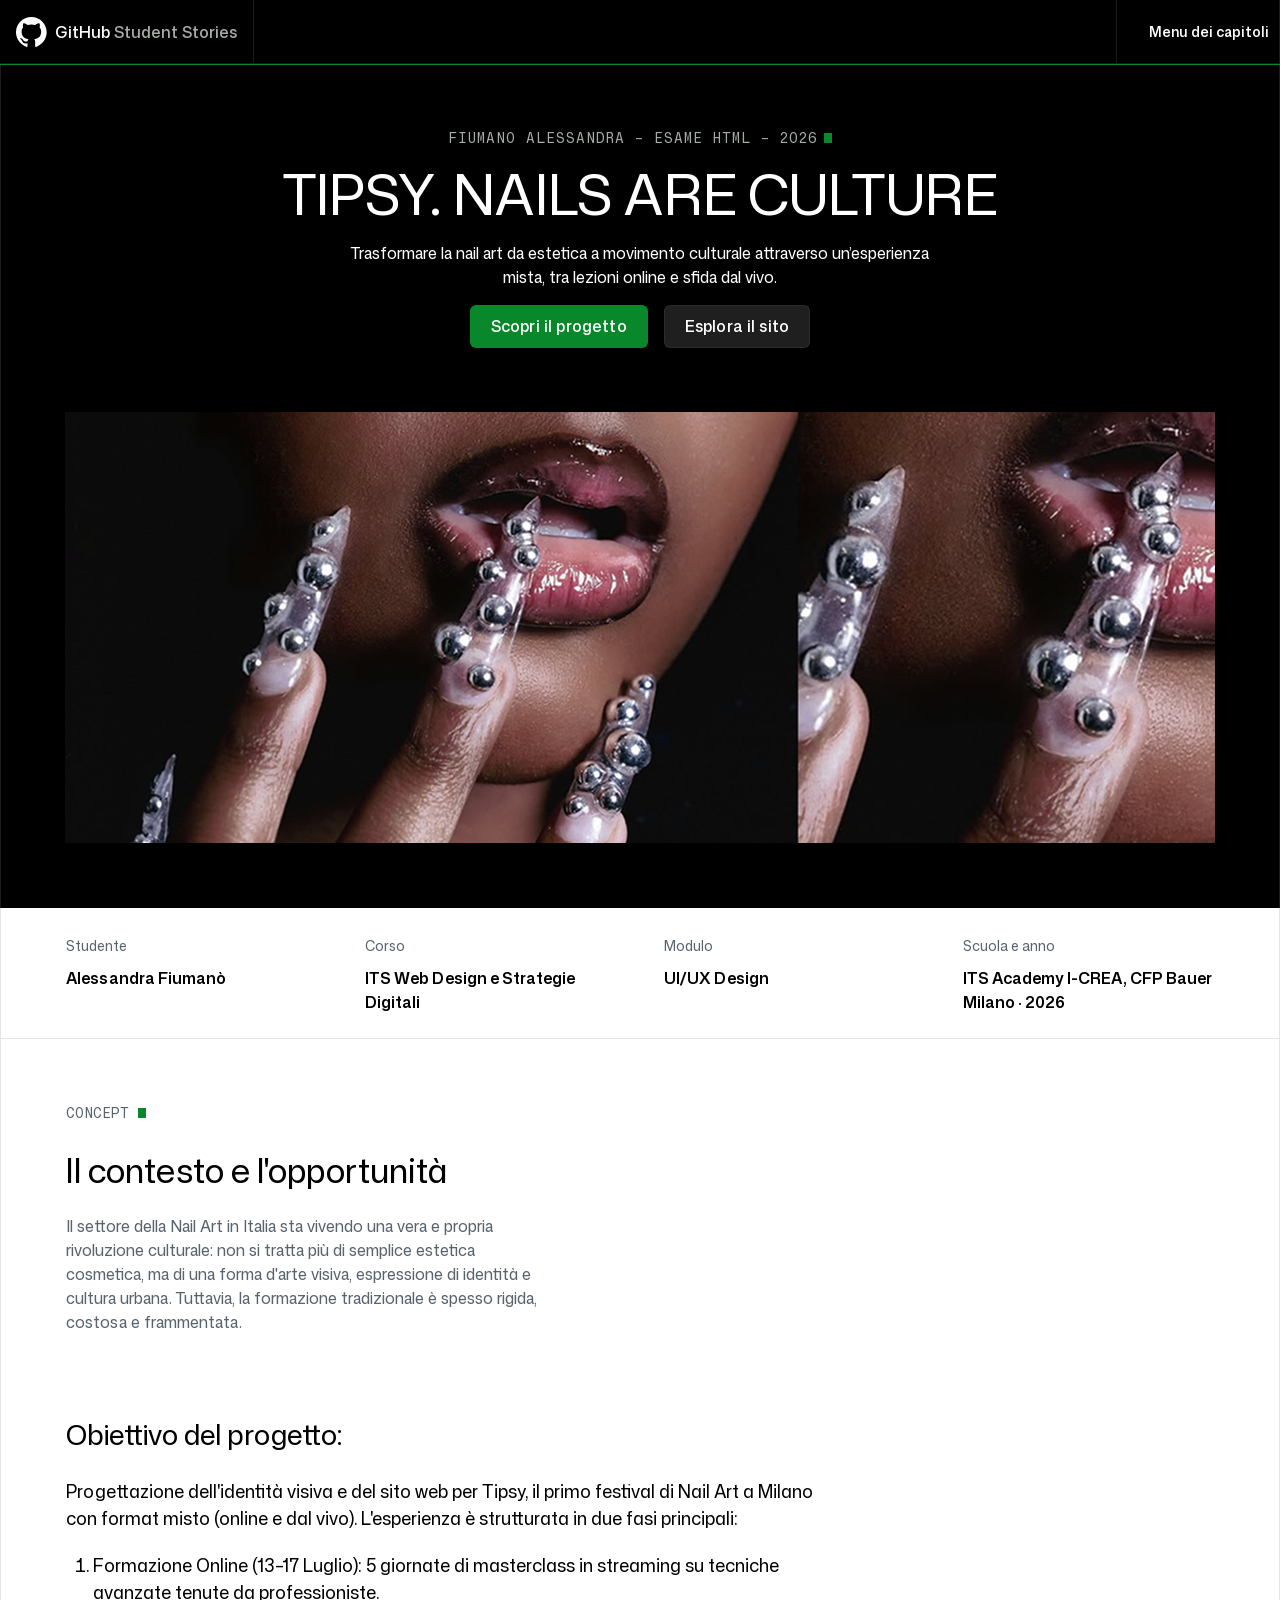
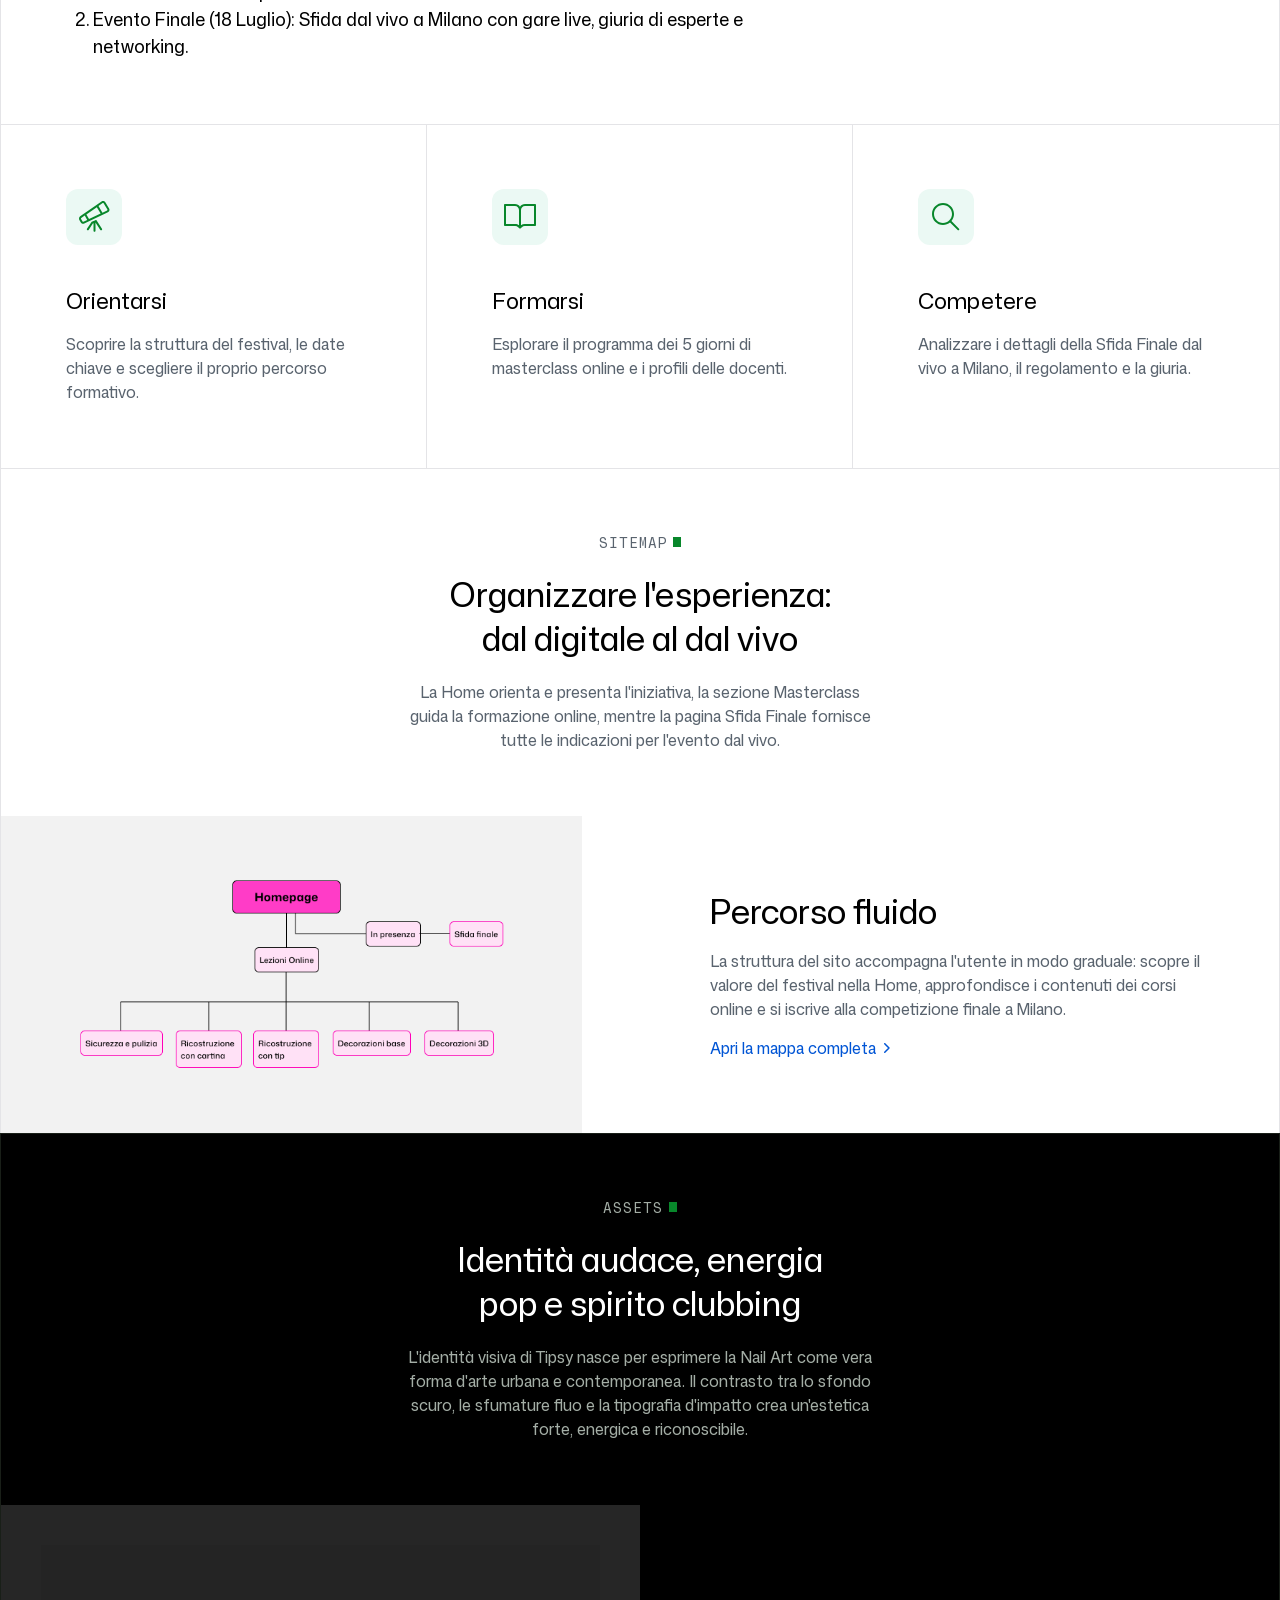
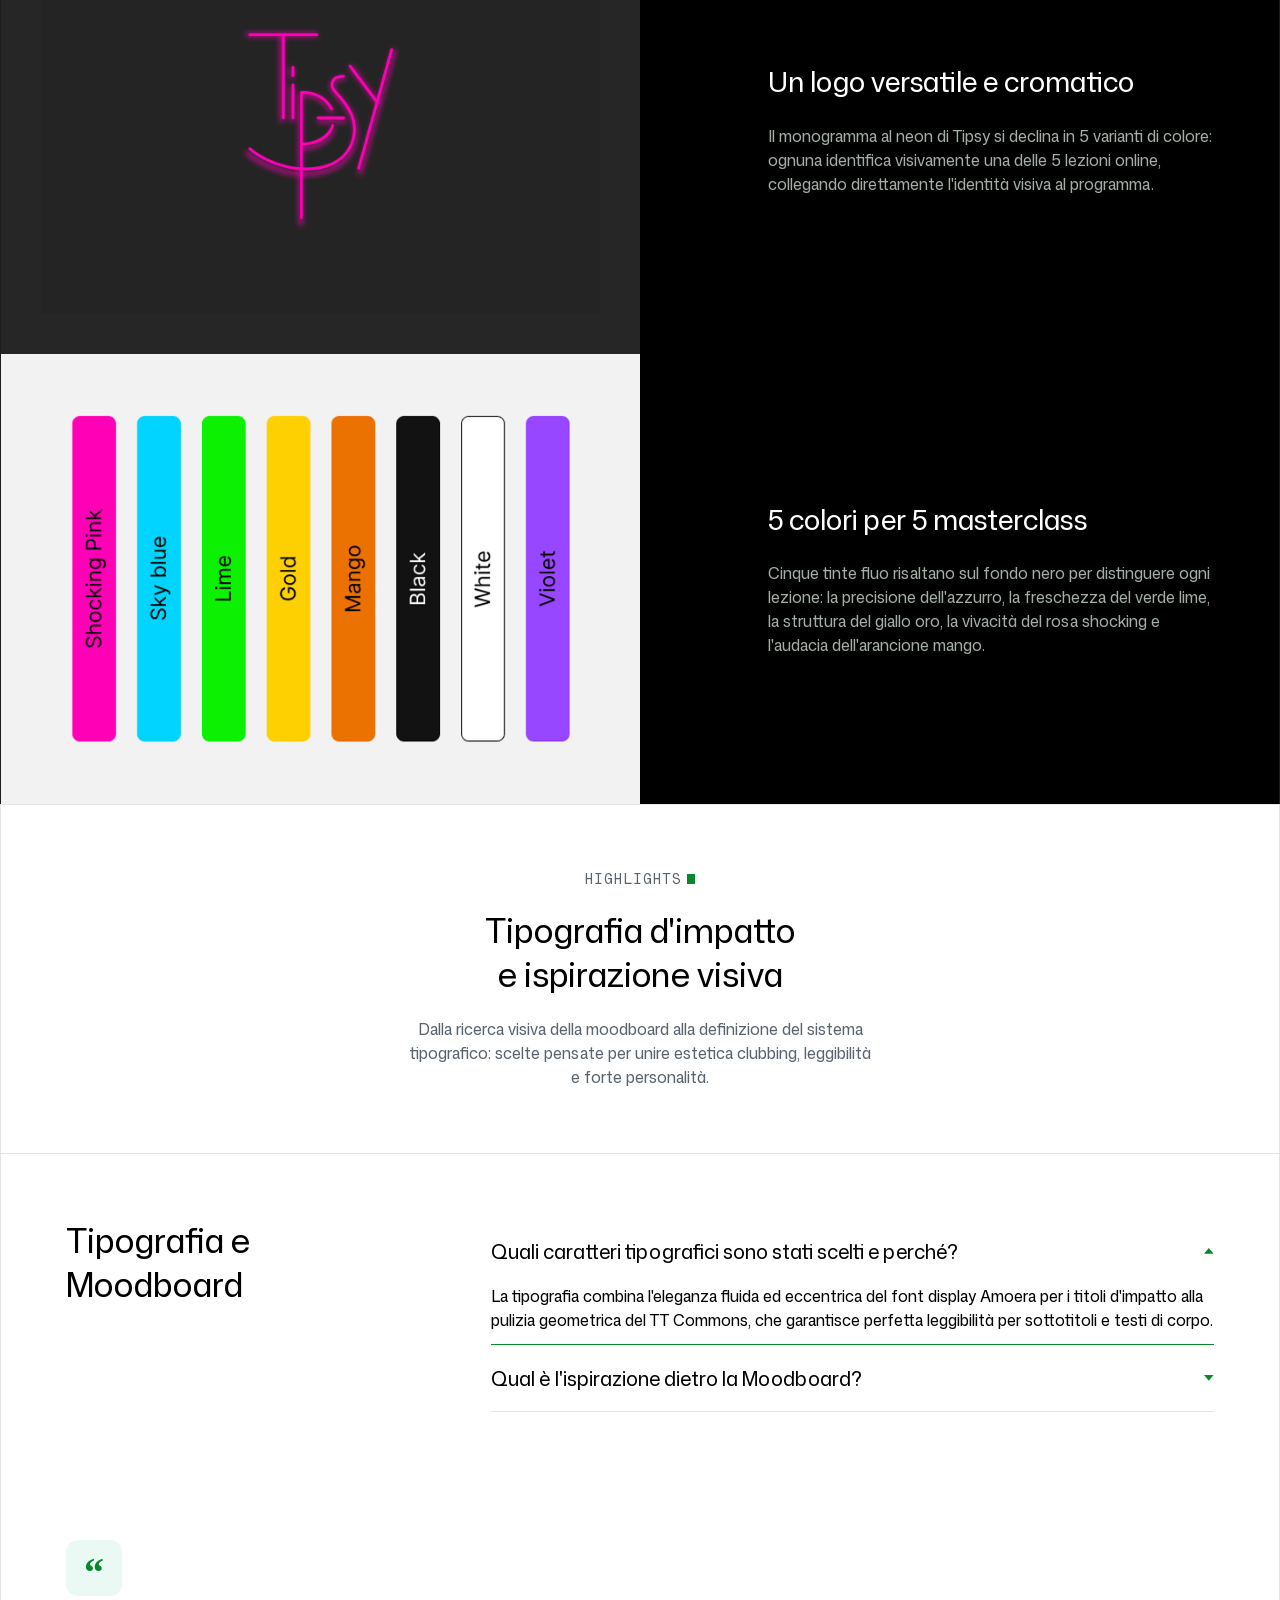
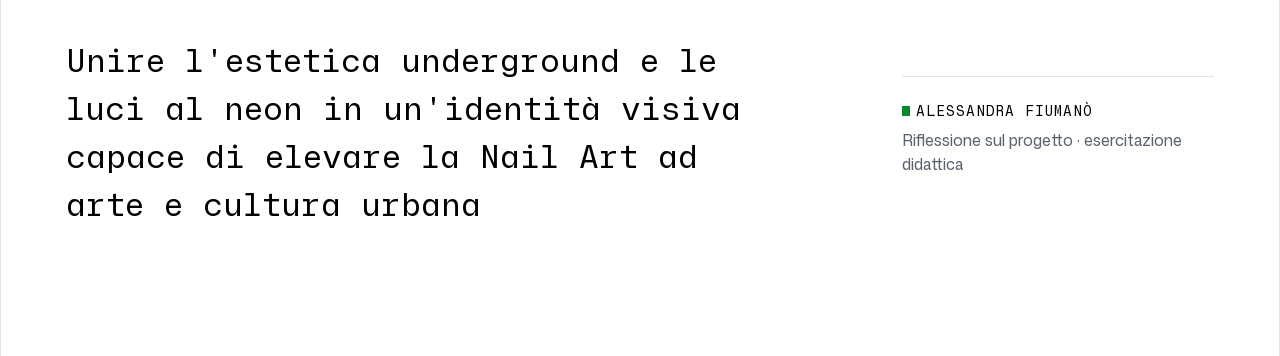
==== commit 7fbffe28: "14 ott" ====
--- a/index.html
+++ b/index.html
@@ -139,15 +139,20 @@
     </div>
   </header>
 
-  <!-- Testo + mappa -->
+  <!-- Mappa+testo -->
   <div class="sitemap-feature container border-inline">
 
+    <div class="sitemap-visual">
+      <img src="assets/images/mappa.png" width="698.97" height="330.42"
+           alt="Mappa del sito: la Homepage porta a Lezioni Online, con le pagine Sicurezza e pulizia, Ricostruzione con cartina, Ricostruzione con tip, Decorazioni base e Decorazioni 3D, e a In presenza, che porta a Sfida finale.">
+    </div> 
+    
     <div class="sitemap-text">
       <h3 class="heading heading-size-4">Percorso fluido</h3>
       <p class="text-size-200 color-muted">La struttura del sito accompagna l'utente in modo graduale: scopre il valore del festival nella Home, approfondisce i contenuti dei corsi online e si iscrive alla competizione finale a Milano.</p>
 
       <!-- Link, non pulsante: porta a un altro indirizzo -->
-      <a class="sitemap-link" href="assets/images/sitemap.svg">
+      <a class="sitemap-link" href="assets/images/mappa.png">
         Apri la mappa completa
         <svg width="6" height="10" viewBox="0 0 6 10" fill="none" xmlns="http://www.w3.org/2000/svg">
 <path d="M1.28033 0.219668C0.987438 -0.0732225 0.512558 -0.0732225 0.219668 0.219668C-0.0732225 0.512558 -0.0732225 0.987438 0.219668 1.28033L1.28033 0.219668ZM5 5L5.5303 5.53033C5.8232 5.23744 5.8232 4.76256 5.5303 4.46967L5 5ZM0.219668 8.7197C-0.0732225 9.0126 -0.0732225 9.4874 0.219668 9.7803C0.512558 10.0732 0.987438 10.0732 1.28033 9.7803L0.219668 8.7197ZM0.219668 1.28033L4.4697 5.53033L5.5303 4.46967L1.28033 0.219668L0.219668 1.28033ZM4.4697 4.46967L0.219668 8.7197L1.28033 9.7803L5.5303 5.53033L4.4697 4.46967Z" fill="#0055D5"/>
@@ -155,10 +160,7 @@
       </a>
     </div>
 
-    <div class="sitemap-visual">
-      <img src="assets/images/mappa.png" width="698.97" height="330.42"
-           alt="Mappa del sito: la Homepage porta a Lezioni Online, con le pagine Sicurezza e pulizia, Ricostruzione con cartina, Ricostruzione con tip, Decorazioni base e Decorazioni 3D, e a In presenza, che porta a Sfida finale.">
-    </div>
+   
 
   </div>
 </section>
@@ -176,29 +178,28 @@
     </div>
   </header>
 
-  <!-- Griglia: testo 1, logo, testo 2, colori. Su mobile restano in colonna nello stesso ordine -->
   <div class="assets-feature container border-inline">
+
+<div class="assets-visual assets-visual-dark">
+  
+      <img src="assets/images/logo.png" width="639" height="422.38"
+           alt="Logo Tipsy: monogramma al neon rosa su sfondo scuro.">
+    </div>
 
     <div class="assets-text">
       <h3 class="heading heading-size-5">Un logo versatile e cromatico</h3>
       <p class="text-size-200 color-muted">Il monogramma al neon di Tipsy si declina in 5 varianti di colore: ognuna identifica visivamente una delle 5 lezioni online, collegando direttamente l'identità visiva al programma.</p>
-    </div>
-
-    <div class="assets-visual assets-visual-dark">
-  
-      <img src="assets/images/logo.png" width="639" height="422.38"
-           alt="Logo Tipsy: monogramma al neon rosa su sfondo scuro.">
-    </div>
-
-    <div class="assets-text">
-      <h3 class="heading heading-size-5">5 colori per 5 masterclass</h3>
-      <p class="text-size-200 color-muted">Cinque tinte fluo risaltano sul fondo nero per distinguere ogni lezione: la precisione dell'azzurro, la freschezza del verde lime, la struttura del giallo oro, la vivacità del rosa shocking e l'audacia dell'arancione mango.</p>
     </div>
 
     <div class="assets-visual assets-visual-light">
      
       <img src="assets/images/palette colori.png" width="639" height="422.38"
            alt="Palette dei colori: Shocking Pink, Sky blue, Lime, Gold, Mango, Black, White e Violet.">
+    </div>
+
+    <div class="assets-text">
+      <h3 class="heading heading-size-5">5 colori per 5 masterclass</h3>
+      <p class="text-size-200 color-muted">Cinque tinte fluo risaltano sul fondo nero per distinguere ogni lezione: la precisione dell'azzurro, la freschezza del verde lime, la struttura del giallo oro, la vivacità del rosa shocking e l'audacia dell'arancione mango.</p>
     </div>
 
   </div>
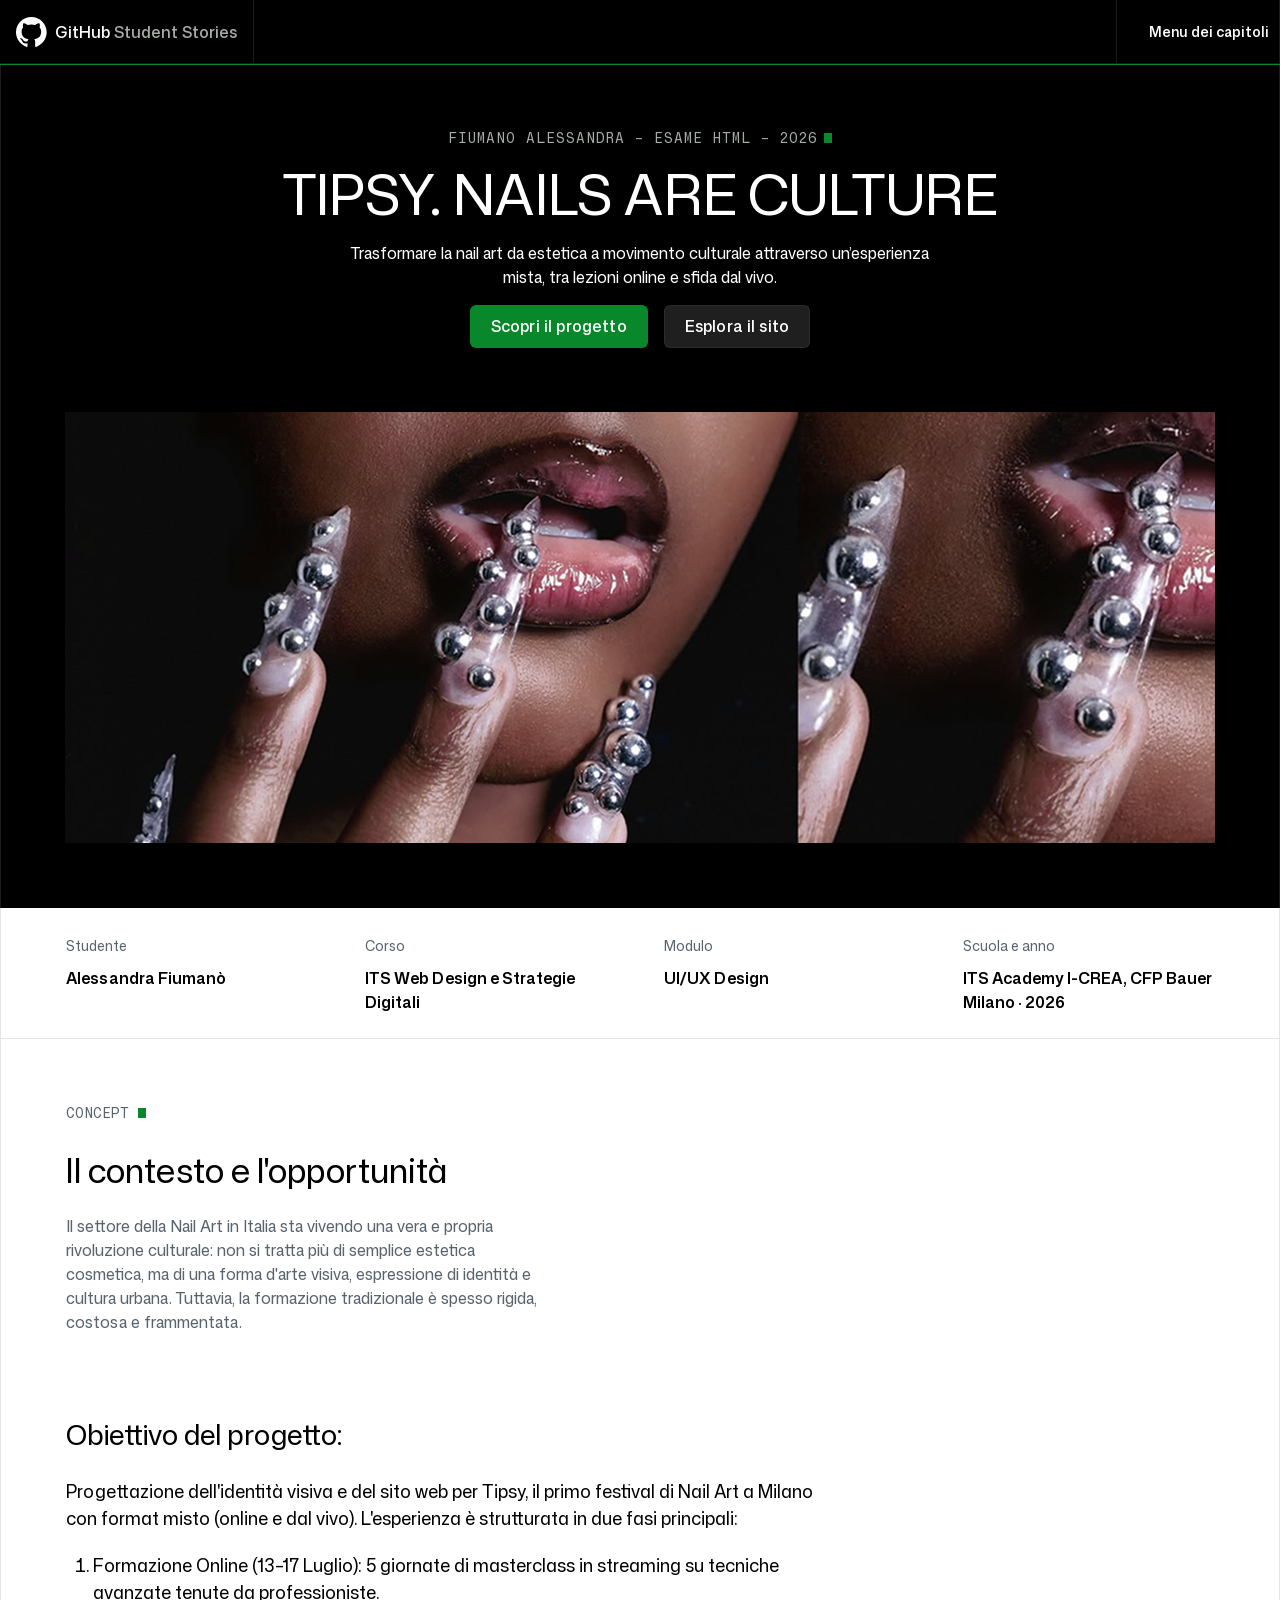
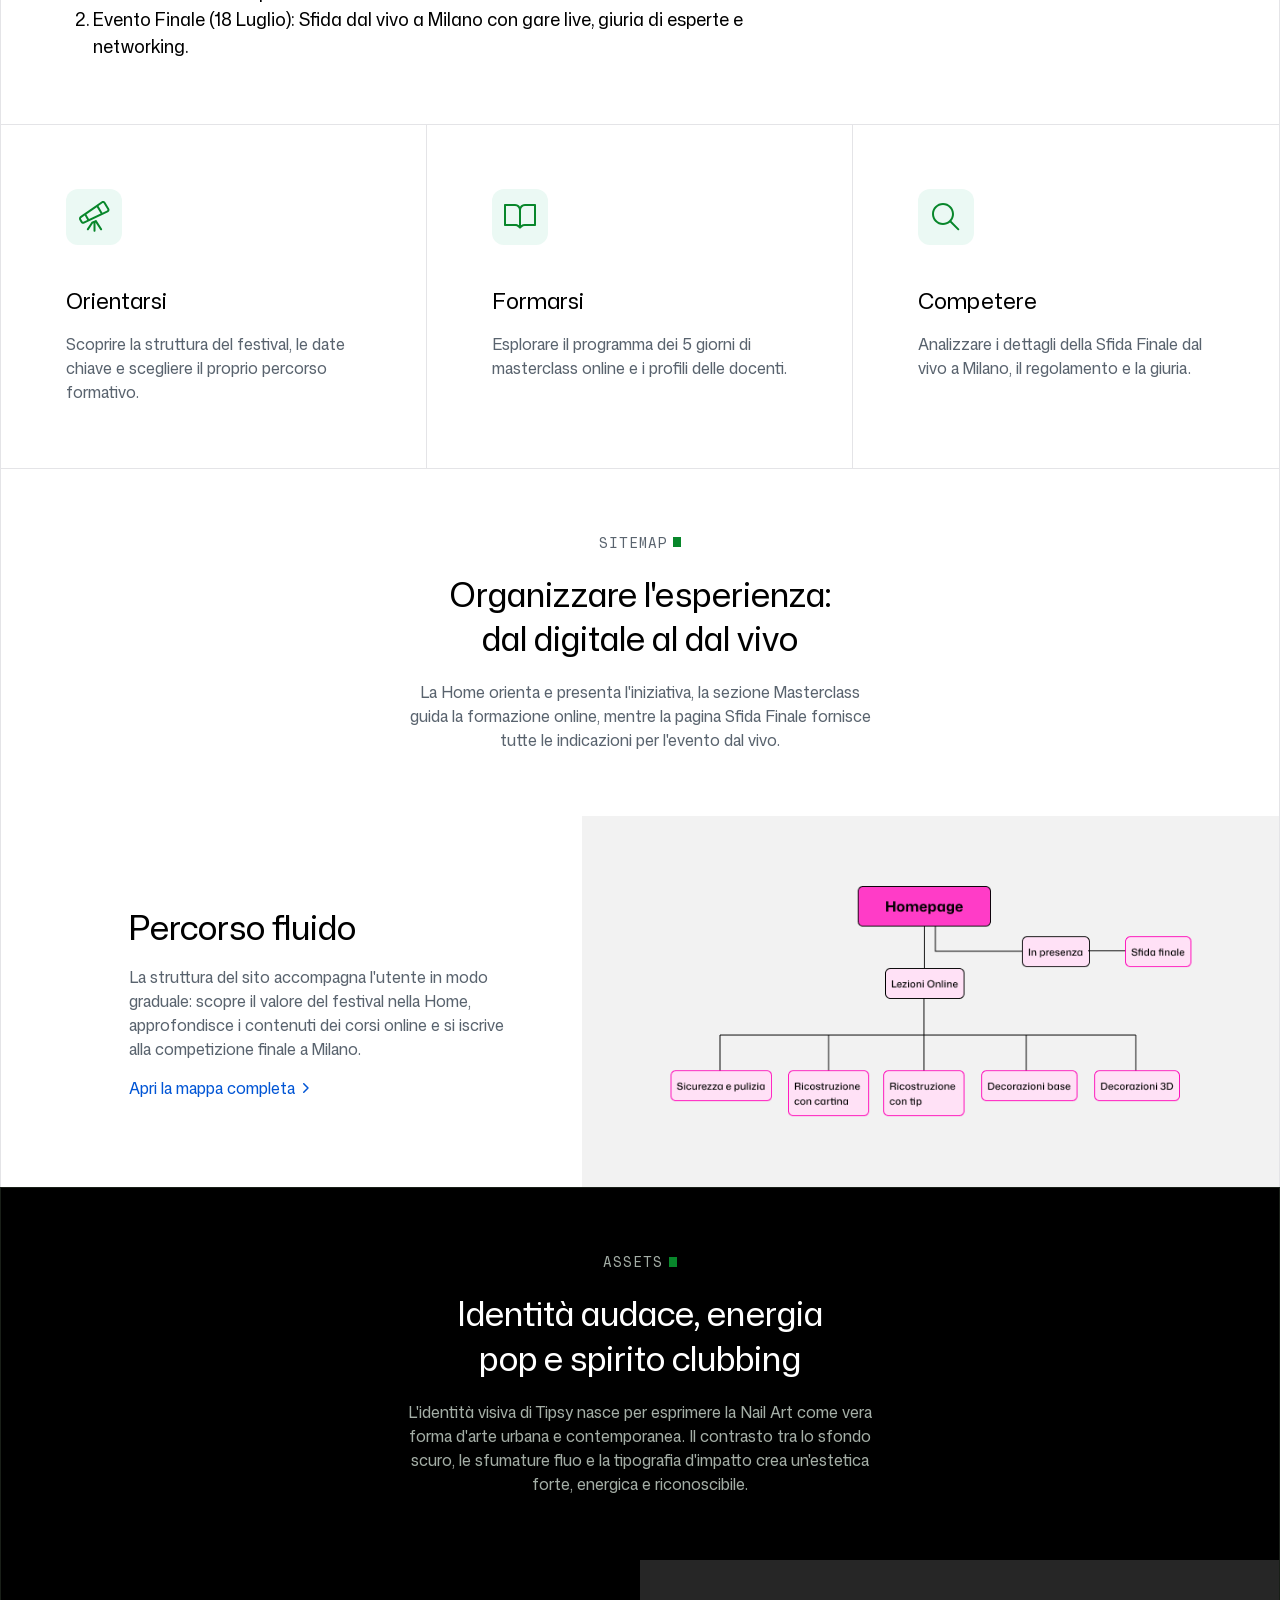
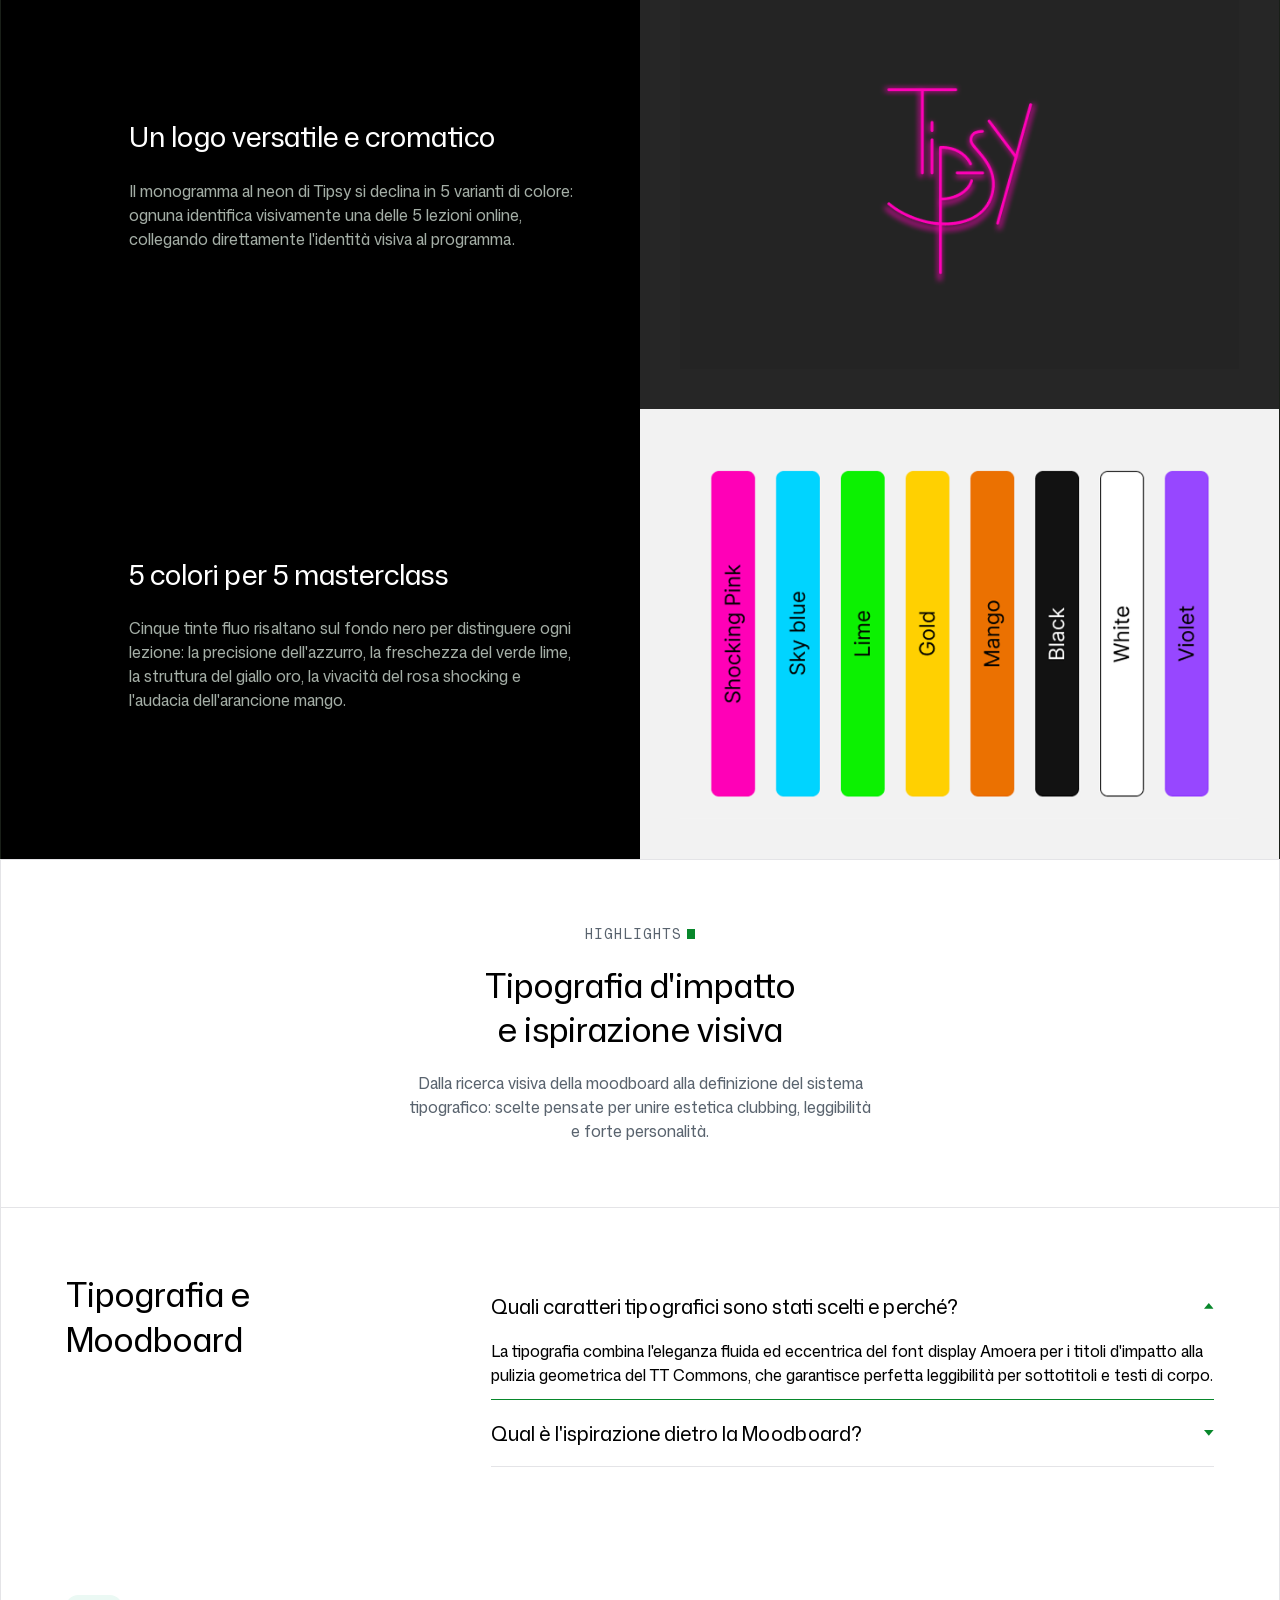
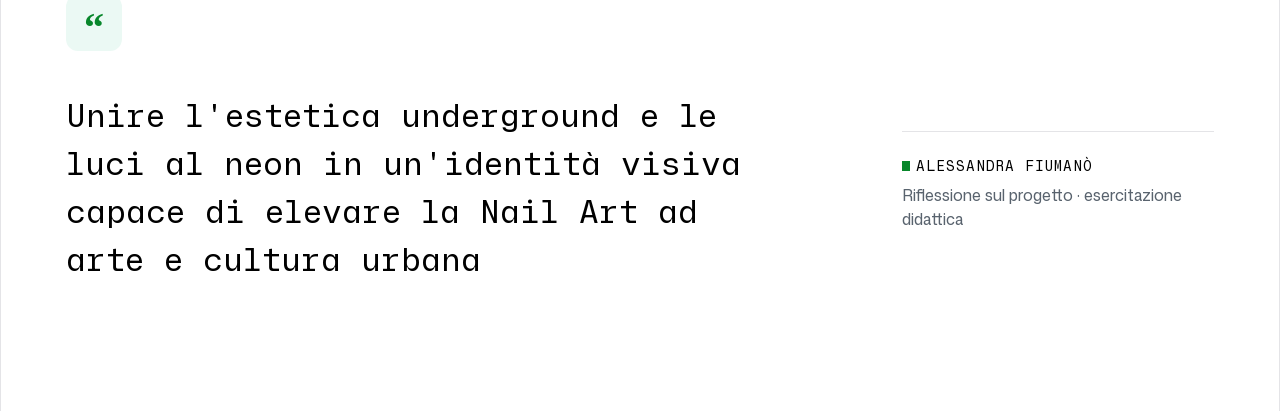
==== commit 07f2aa27: "correzioni" ====
--- a/index.html
+++ b/index.html
@@ -142,16 +142,12 @@
   <!-- Mappa+testo -->
   <div class="sitemap-feature container border-inline">
 
-    <div class="sitemap-visual">
-      <img src="assets/images/mappa.png" width="698.97" height="330.42"
-           alt="Mappa del sito: la Homepage porta a Lezioni Online, con le pagine Sicurezza e pulizia, Ricostruzione con cartina, Ricostruzione con tip, Decorazioni base e Decorazioni 3D, e a In presenza, che porta a Sfida finale.">
-    </div> 
-    
+
     <div class="sitemap-text">
       <h3 class="heading heading-size-4">Percorso fluido</h3>
       <p class="text-size-200 color-muted">La struttura del sito accompagna l'utente in modo graduale: scopre il valore del festival nella Home, approfondisce i contenuti dei corsi online e si iscrive alla competizione finale a Milano.</p>
 
-      <!-- Link, non pulsante: porta a un altro indirizzo -->
+<!-- Link, non pulsante: porta a un altro indirizzo -->
       <a class="sitemap-link" href="assets/images/mappa.png">
         Apri la mappa completa
         <svg width="6" height="10" viewBox="0 0 6 10" fill="none" xmlns="http://www.w3.org/2000/svg">
@@ -159,9 +155,13 @@
 </svg>
       </a>
     </div>
-
-   
-
+    
+<div class="sitemap-visual">
+      <img  class="sitemap-image sitemap-image-desktop" src="assets/images/mappa.png"
+           alt="Mappa del sito: la Homepage porta a Lezioni Online, con le pagine Sicurezza e pulizia, Ricostruzione con cartina, Ricostruzione con tip, Decorazioni base e Decorazioni 3D, e a In presenza, che porta a Sfida finale.">
+
+    </div> 
+    
   </div>
 </section>
 <!-- ASSETS: l'id serve al link del menu -->
@@ -180,26 +180,26 @@
 
   <div class="assets-feature container border-inline">
 
+<div class="assets-text">
+      <h3 class="heading heading-size-5">Un logo versatile e cromatico</h3>
+      <p class="text-size-200 color-muted">Il monogramma al neon di Tipsy si declina in 5 varianti di colore: ognuna identifica visivamente una delle 5 lezioni online, collegando direttamente l'identità visiva al programma.</p>
+    </div>
+
 <div class="assets-visual assets-visual-dark">
   
       <img src="assets/images/logo.png" width="639" height="422.38"
            alt="Logo Tipsy: monogramma al neon rosa su sfondo scuro.">
     </div>
 
-    <div class="assets-text">
-      <h3 class="heading heading-size-5">Un logo versatile e cromatico</h3>
-      <p class="text-size-200 color-muted">Il monogramma al neon di Tipsy si declina in 5 varianti di colore: ognuna identifica visivamente una delle 5 lezioni online, collegando direttamente l'identità visiva al programma.</p>
-    </div>
-
+<div class="assets-text">
+      <h3 class="heading heading-size-5">5 colori per 5 masterclass</h3>
+      <p class="text-size-200 color-muted">Cinque tinte fluo risaltano sul fondo nero per distinguere ogni lezione: la precisione dell'azzurro, la freschezza del verde lime, la struttura del giallo oro, la vivacità del rosa shocking e l'audacia dell'arancione mango.</p>
+    </div>
+    
     <div class="assets-visual assets-visual-light">
      
       <img src="assets/images/palette colori.png" width="639" height="422.38"
            alt="Palette dei colori: Shocking Pink, Sky blue, Lime, Gold, Mango, Black, White e Violet.">
-    </div>
-
-    <div class="assets-text">
-      <h3 class="heading heading-size-5">5 colori per 5 masterclass</h3>
-      <p class="text-size-200 color-muted">Cinque tinte fluo risaltano sul fondo nero per distinguere ogni lezione: la precisione dell'azzurro, la freschezza del verde lime, la struttura del giallo oro, la vivacità del rosa shocking e l'audacia dell'arancione mango.</p>
     </div>
 
   </div>
--- a/style.css
+++ b/style.css
@@ -798,6 +798,7 @@
     height: auto;
 }
 
+
 /* Desktop: stessa soglia del menu */
 @media (min-width: 1000px) {
     .sitemap-feature {
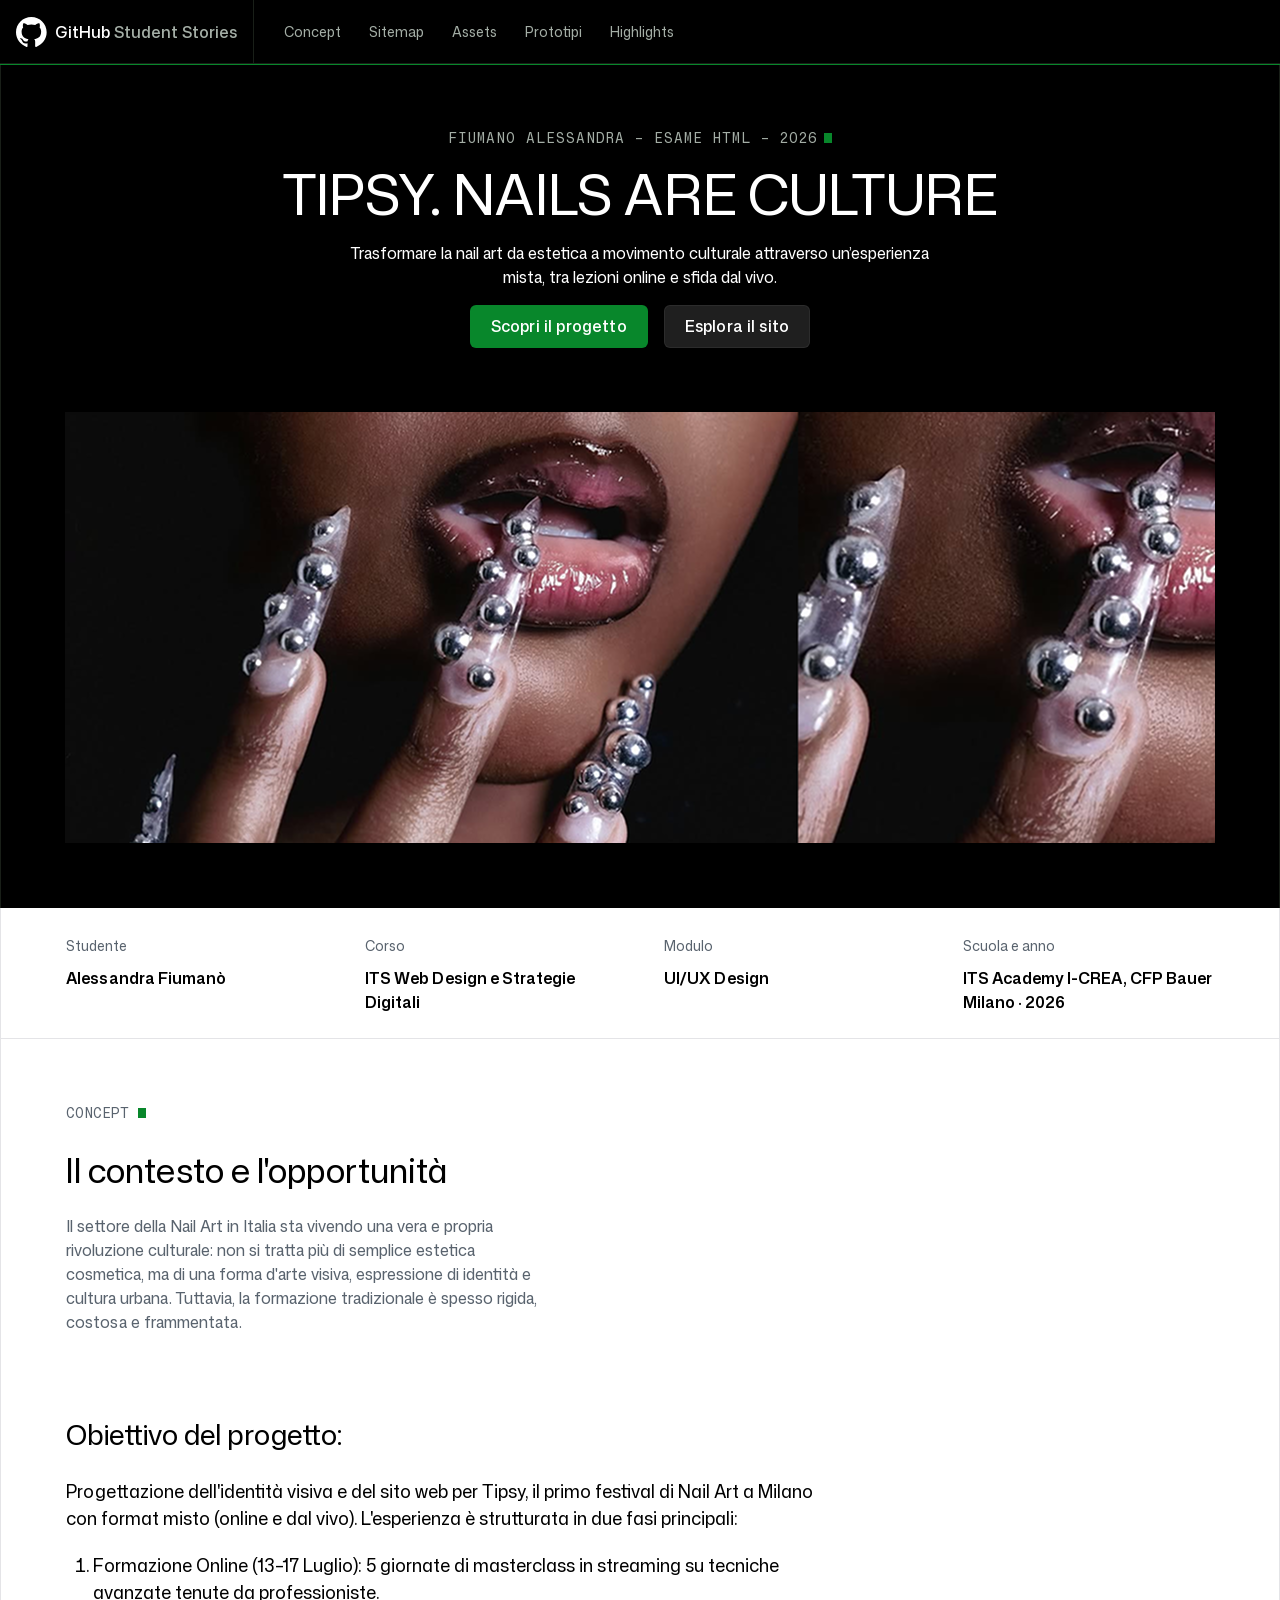
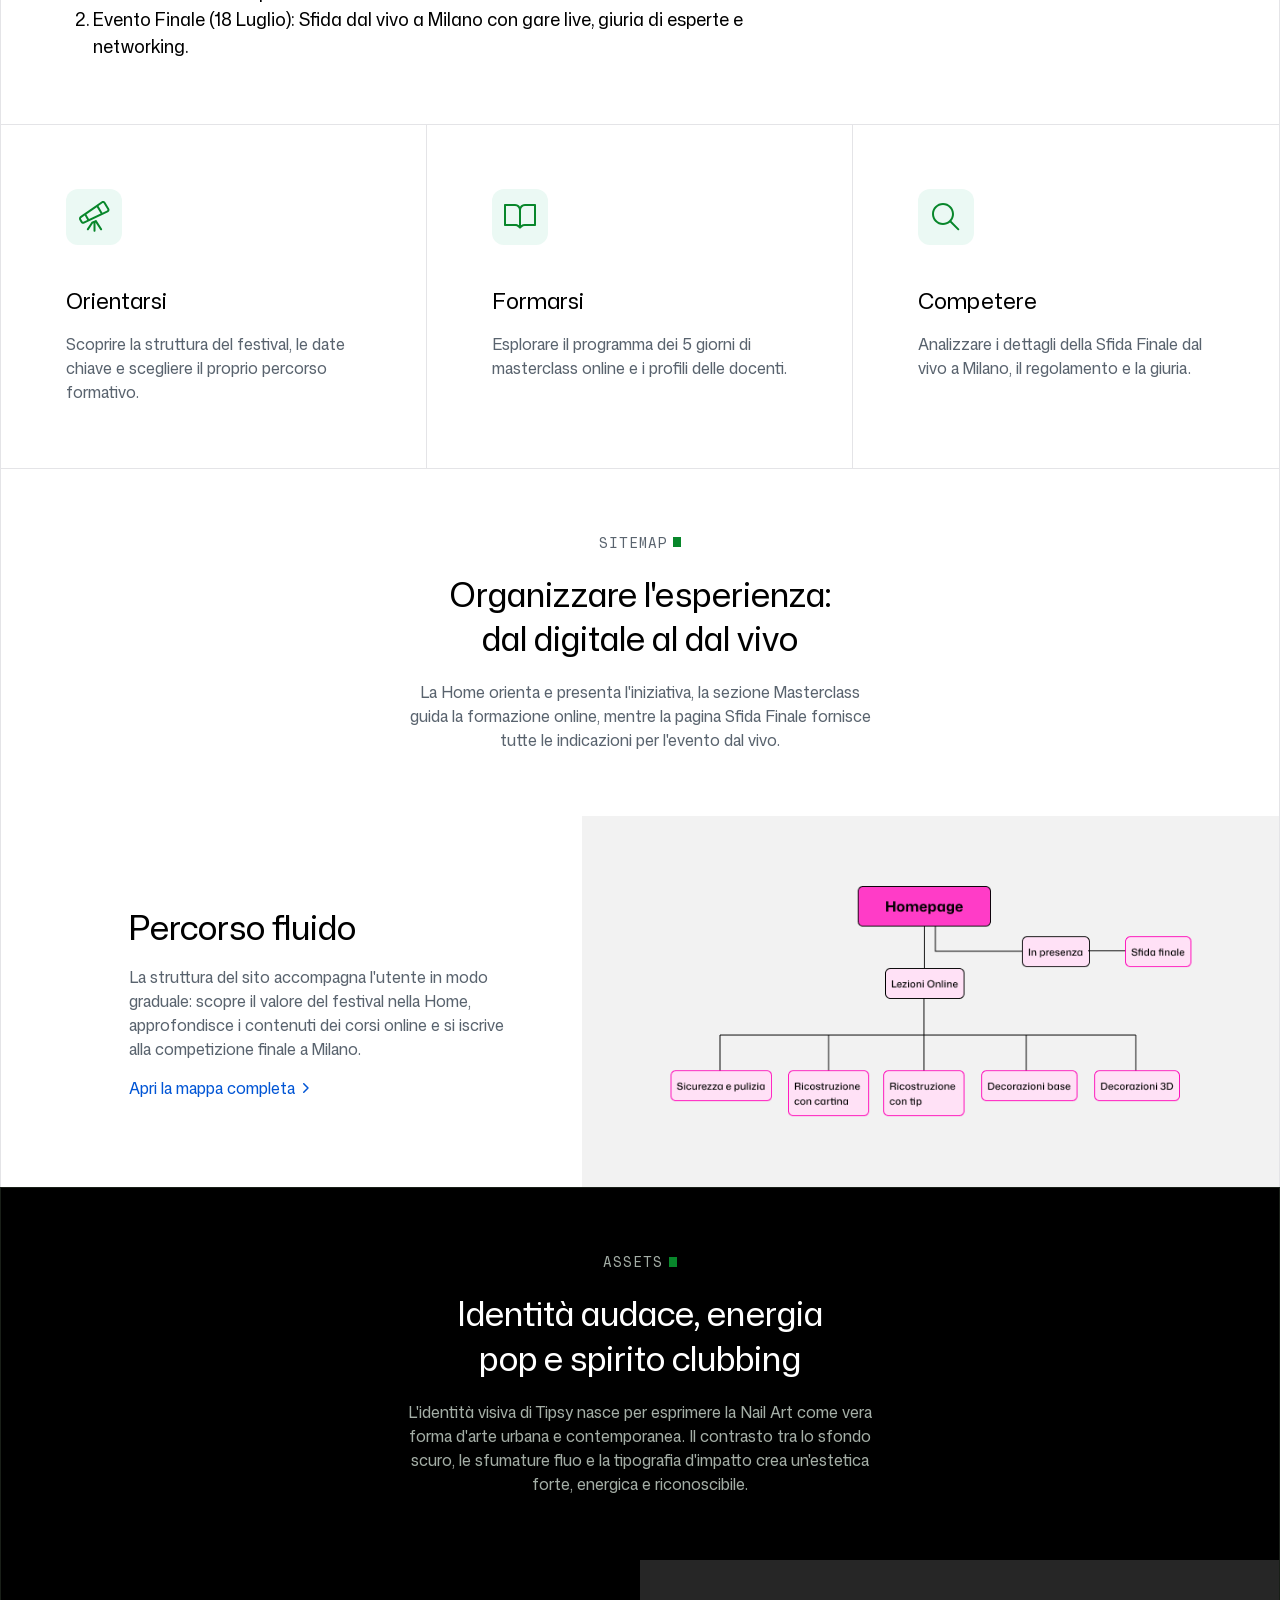
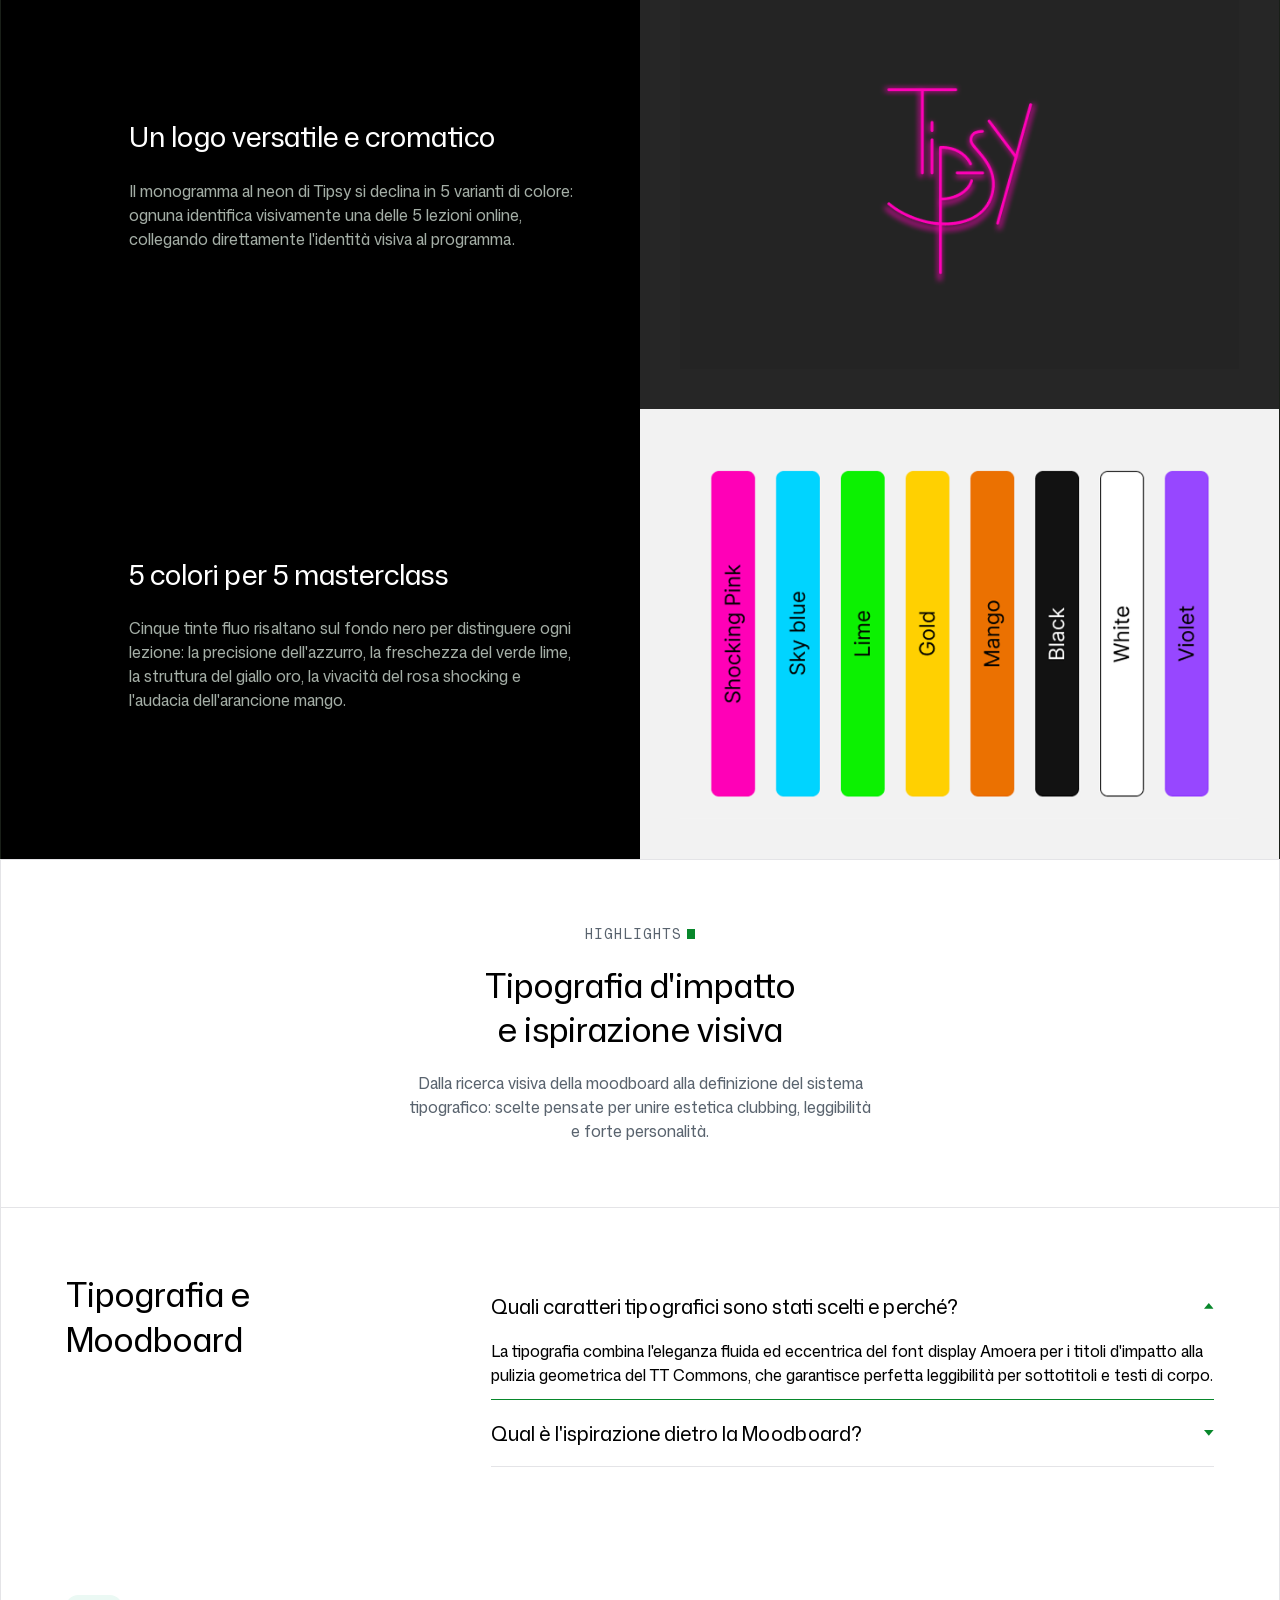
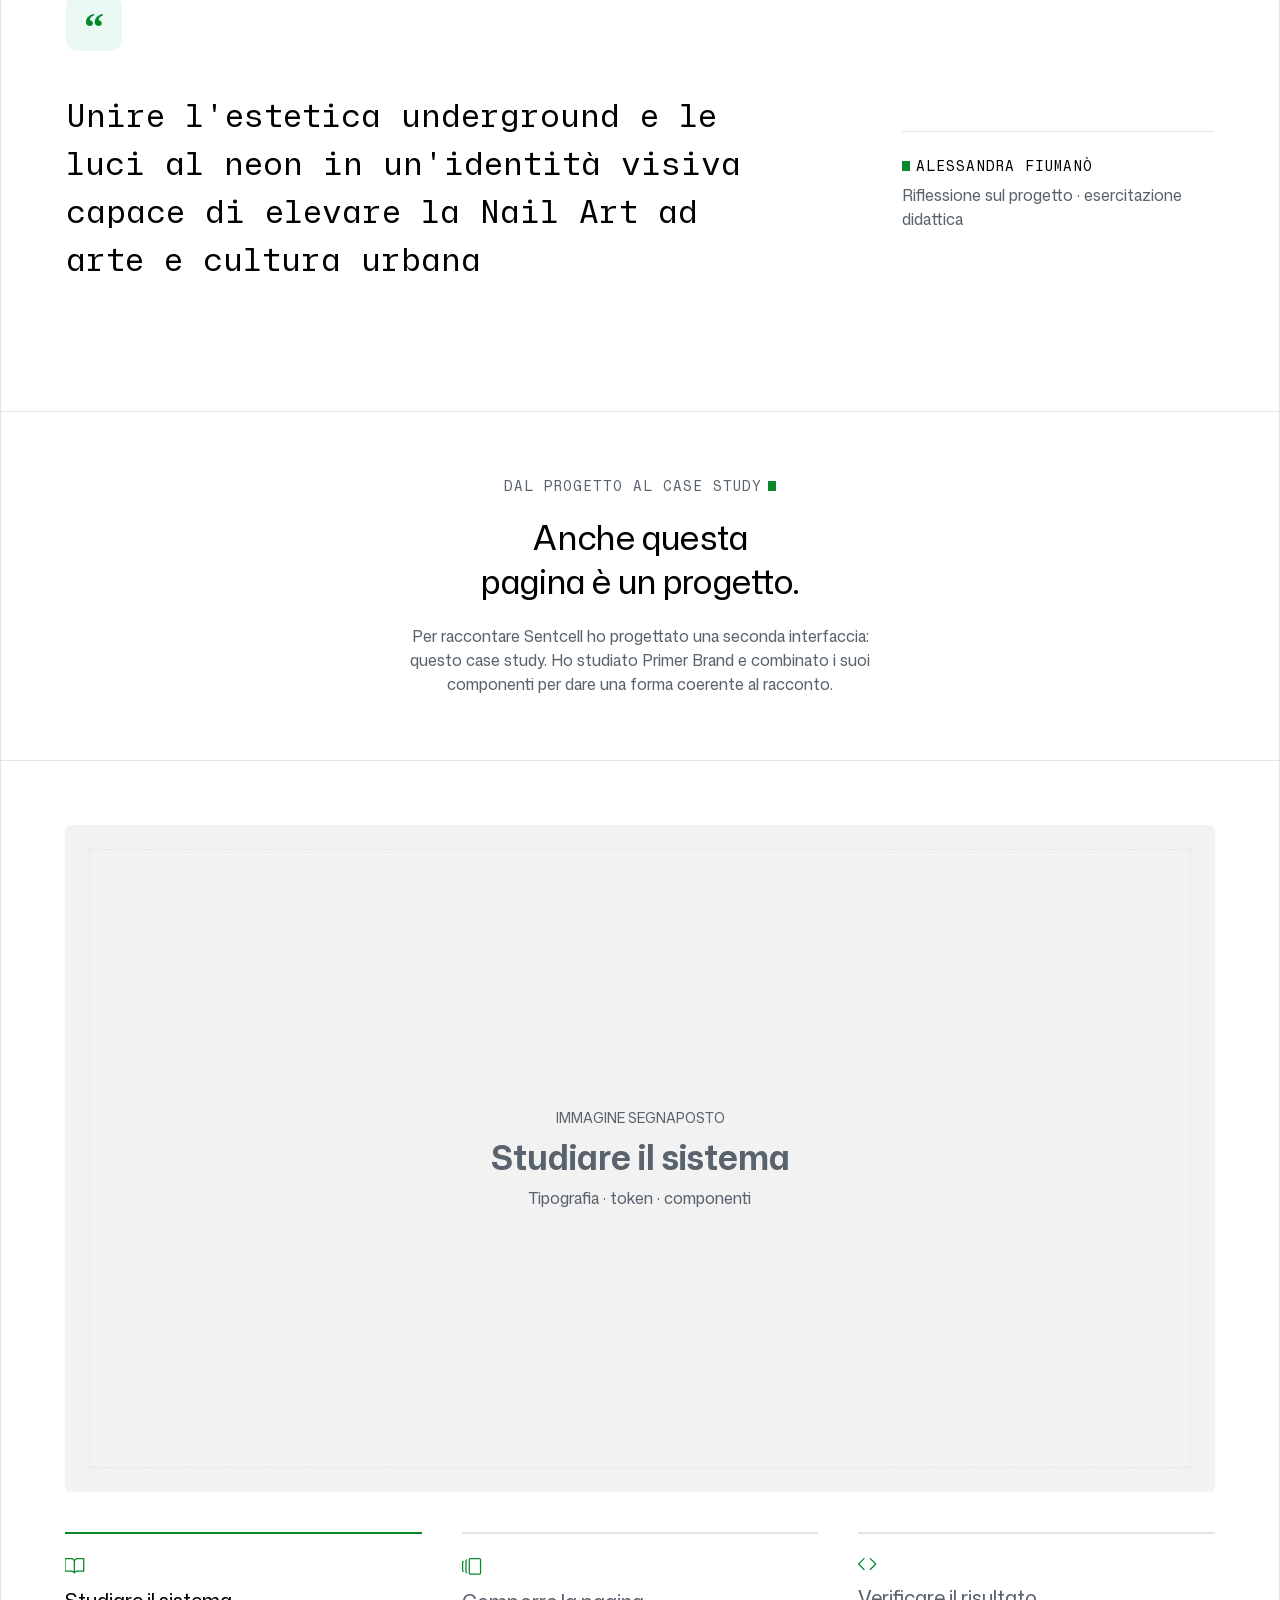
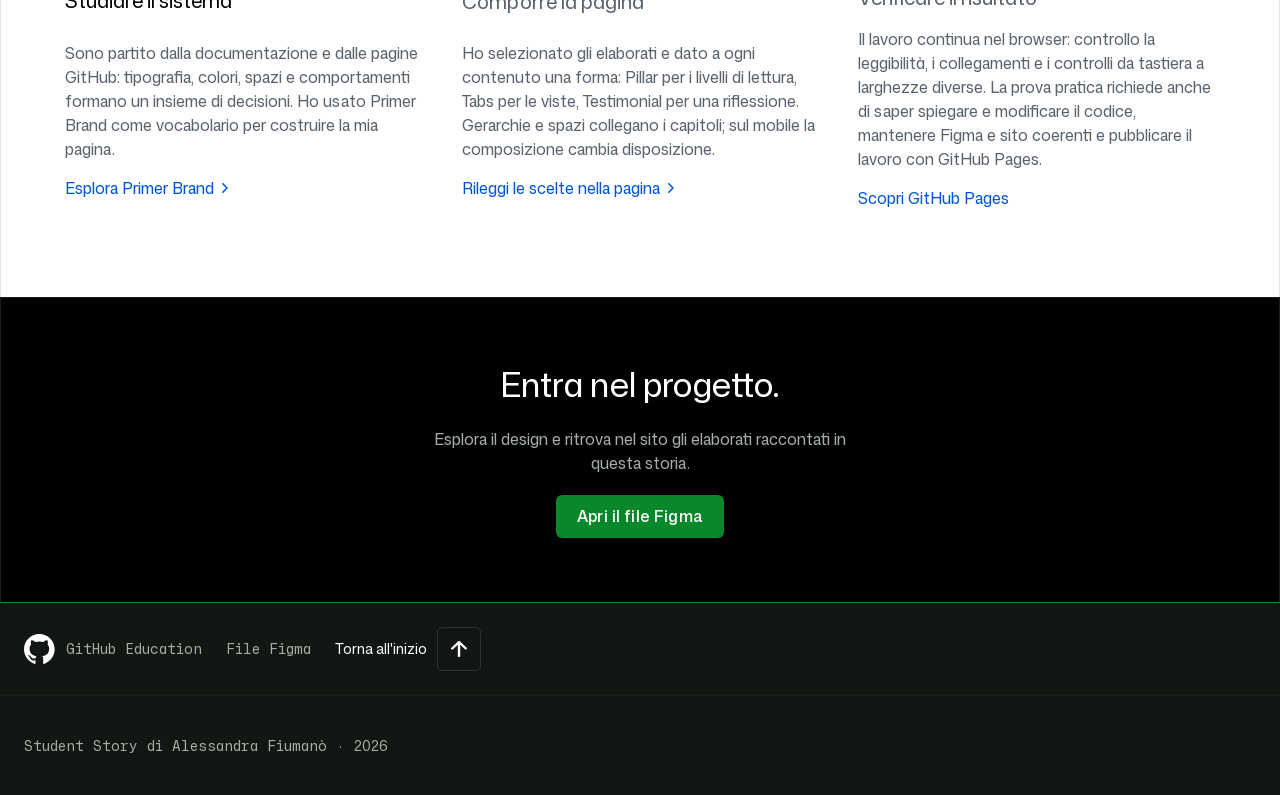
==== commit a31801e3: "javascript" ====
--- a/index.html
+++ b/index.html
@@ -256,6 +256,158 @@
     </div>
   </div>
 </section>
+<!-- SEZIONE "Dal progetto al case study": l'id serve al menu (cambialo in prototipi se serve) -->
+<section id="highlights" class="theme-light border-top" aria-labelledby="case-study-title">
+
+  <!-- Intestazione -->
+  <header class="container border-inline">
+    <div class="case-study-intro">
+      <p class="eyebrow">Dal progetto al case study
+        <svg class="eyebrow-cursor" width="8" height="10" viewBox="0 0 8 10" fill="none" xmlns="http://www.w3.org/2000/svg" aria-hidden="true"><rect width="8" height="10" fill="#08872B"/></svg>
+      </p>
+      <h2 id="case-study-title" class="heading heading-size-4">Anche questa pagina è un progetto.</h2>
+      <p class="text-size-200 color-muted">Per raccontare Sentcell ho progettato una seconda interfaccia: questo case study. Ho studiato Primer Brand e combinato i suoi componenti per dare una forma coerente al racconto.</p>
+    </div>
+  </header>
+
+  <div class="container border-inline border-top">
+    <div class="breakdownTabs">
+
+      <!-- Segnaposto: se ne vede uno solo, quello della voce selezionata -->
+      <div class="breakdownTabs-visuals" aria-hidden="true">
+
+        <div class="breakdownTabs-visual breakdownTabs-visual-1">
+          <p class="breakdownTabs-visual-label">Immagine segnaposto</p>
+          <p class="breakdownTabs-visual-title">Studiare il sistema</p>
+          <p>Tipografia · token · componenti</p>
+        </div>
+
+        <div class="breakdownTabs-visual breakdownTabs-visual-2">
+          <p class="breakdownTabs-visual-label">Immagine segnaposto</p>
+          <p class="breakdownTabs-visual-title">Comporre la pagina</p>
+          <p>Pillar · tabs · testimonial</p>
+        </div>
+
+        <div class="breakdownTabs-visual breakdownTabs-visual-3">
+          <p class="breakdownTabs-visual-label">Immagine segnaposto</p>
+          <p class="breakdownTabs-visual-title">Verificare il risultato</p>
+          <p>Browser · tastiera · GitHub Pages</p>
+        </div>
+
+      </div>
+
+      <ul class="breakdownTabs-list">
+
+        <li class="breakdownTabs-item is-selected" id="tab-1">
+          <button class="breakdownTabs-button" type="button">
+            <!-- 1 studiare -->
+     <svg width="20" height="16" viewBox="0 0 20 16" fill="none" xmlns="http://www.w3.org/2000/svg">
+<path d="M6.24719 0C7.55232 0 8.70248 0.667131 9.37415 1.67871C10.0458 0.667197 11.195 2.78469e-05 12.5001 0H18.7501C19.0953 0 19.3751 0.279822 19.3751 0.625V13.1768C19.3751 13.3432 19.3086 13.5028 19.1906 13.6201C19.0725 13.7374 18.9126 13.8028 18.7462 13.8018L12.3448 13.7588C11.676 13.7543 11.0327 14.0182 10.5597 14.4912L9.8175 15.2334C9.57347 15.4774 9.1778 15.4774 8.93372 15.2334L8.18176 14.4824C7.71294 14.0136 7.0772 13.75 6.41418 13.75H0.00012207C-0.345018 13.75 -0.624878 13.4701 -0.624878 13.125V0.625C-0.624878 0.279849 -0.345018 4.43447e-05 0.00012207 0H6.24719ZM12.5001 1.25C11.1194 1.25004 10.0001 2.36932 10.0001 3.75V13.3184C10.6659 12.7914 11.495 12.503 12.3527 12.5088L18.1251 12.5479V1.25H12.5001ZM0.625122 12.5H6.41418C7.26684 12.5 8.08957 12.7904 8.75012 13.3164L8.74719 3.74805C8.74604 2.36815 7.62709 1.25 6.24719 1.25H0.625122V12.5Z" fill="#08872B"/>
+</svg>
+
+            <span class="breakdownTabs-title">Studiare il sistema</span>
+            
+
+          </button>
+          <div class="breakdownTabs-body">
+            <p class="text-size-200 color-muted">Sono partito dalla documentazione e dalle pagine GitHub: tipografia, colori, spazi e comportamenti formano un insieme di decisioni. Ho usato Primer Brand come vocabolario per costruire la mia pagina.</p>
+            <a class="breakdownTabs-link" href="https://primer.style/brand">
+              Esplora Primer Brand
+             <svg width="6" height="10" viewBox="0 0 6 10" fill="none" xmlns="http://www.w3.org/2000/svg">
+<path d="M1.28033 0.219668C0.987438 -0.0732225 0.512558 -0.0732225 0.219668 0.219668C-0.0732225 0.512558 -0.0732225 0.987438 0.219668 1.28033L1.28033 0.219668ZM5 5L5.5303 5.53033C5.8232 5.23744 5.8232 4.76256 5.5303 4.46967L5 5ZM0.219668 8.7197C-0.0732225 9.0126 -0.0732225 9.4874 0.219668 9.7803C0.512558 10.0732 0.987438 10.0732 1.28033 9.7803L0.219668 8.7197ZM0.219668 1.28033L4.4697 5.53033L5.5303 4.46967L1.28033 0.219668L0.219668 1.28033ZM4.4697 4.46967L0.219668 8.7197L1.28033 9.7803L5.5303 5.53033L4.4697 4.46967Z" fill="#0055D5"/>
+</svg>
+
+            </a>
+          </div>
+        </li>
+
+        <!-- 2 comporre -->
+        <li class="breakdownTabs-item" id="tab-2">
+          <button class="breakdownTabs-button" type="button">
+           <svg width="20" height="17" viewBox="0 0 20 17" fill="none" xmlns="http://www.w3.org/2000/svg">
+<path d="M17.5 0C18.4204 -4.02305e-08 19.1668 0.74569 19.167 1.66602V15C19.1668 15.9203 18.4204 16.666 17.5 16.666H8.33301C7.41283 16.6658 6.66717 15.9202 6.66699 15V1.66602C6.66717 0.745827 7.41283 0.000219762 8.33301 0H17.5ZM8.33301 1.25C8.10318 1.25022 7.91717 1.43618 7.91699 1.66602V15C7.91717 15.2298 8.10319 15.4158 8.33301 15.416H17.5C17.73 15.416 17.9168 15.23 17.917 15V1.66602C17.9168 1.43605 17.73 1.25 17.5 1.25H8.33301ZM4.30371 1.52441C4.61245 1.37005 4.98821 1.49497 5.14258 1.80371C5.2967 2.11225 5.17161 2.48713 4.86328 2.6416C4.67288 2.7368 4.61632 2.78897 4.59961 2.80957C4.59587 2.81419 4.59464 2.81643 4.59277 2.82227C4.58999 2.83103 4.58303 2.8586 4.58301 2.91602V13.75C4.58303 13.8074 4.58999 13.835 4.59277 13.8438C4.59464 13.8496 4.59586 13.8518 4.59961 13.8564C4.61632 13.877 4.67287 13.9292 4.86328 14.0244C5.17161 14.1789 5.29669 14.5538 5.14258 14.8623C4.98821 15.171 4.61245 15.296 4.30371 15.1416C4.07754 15.0285 3.82044 14.8797 3.62891 14.6436C3.41687 14.3821 3.33306 14.0777 3.33301 13.75V2.91602C3.33307 2.5883 3.41687 2.28396 3.62891 2.02246C3.82044 1.78631 4.07753 1.63753 4.30371 1.52441ZM0.9375 2.79199C1.23625 2.61938 1.61823 2.72181 1.79102 3.02051C1.96354 3.31914 1.86191 3.70115 1.56348 3.87402C1.43888 3.9461 1.34971 4.01623 1.29688 4.07812C1.25076 4.13222 1.25 4.15699 1.25 4.16602V12.5C1.25 12.5092 1.25106 12.5342 1.29688 12.5879C1.34971 12.6498 1.43888 12.7199 1.56348 12.792C1.86191 12.9649 1.96354 13.3469 1.79102 13.6455C1.61823 13.9442 1.23625 14.0466 0.9375 13.874C0.608492 13.6837 0.000174553 13.2555 0 12.5V4.16602C0.000174638 3.41047 0.608492 2.98231 0.9375 2.79199Z" fill="#08872B"/>
+</svg>
+
+            <span class="breakdownTabs-title">Comporre la pagina</span>
+          </button>
+          <div class="breakdownTabs-body">
+            <p class="text-size-200 color-muted">Ho selezionato gli elaborati e dato a ogni contenuto una forma: Pillar per i livelli di lettura, Tabs per le viste, Testimonial per una riflessione. Gerarchie e spazi collegano i capitoli; sul mobile la composizione cambia disposizione.</p>
+            <a class="breakdownTabs-link" href="#concept">
+              Rileggi le scelte nella pagina
+             <svg width="6" height="10" viewBox="0 0 6 10" fill="none" xmlns="http://www.w3.org/2000/svg">
+<path d="M1.28033 0.219668C0.987438 -0.0732225 0.512558 -0.0732225 0.219668 0.219668C-0.0732225 0.512558 -0.0732225 0.987438 0.219668 1.28033L1.28033 0.219668ZM5 5L5.5303 5.53033C5.8232 5.23744 5.8232 4.76256 5.5303 4.46967L5 5ZM0.219668 8.7197C-0.0732225 9.0126 -0.0732225 9.4874 0.219668 9.7803C0.512558 10.0732 0.987438 10.0732 1.28033 9.7803L0.219668 8.7197ZM0.219668 1.28033L4.4697 5.53033L5.5303 4.46967L1.28033 0.219668L0.219668 1.28033ZM4.4697 4.46967L0.219668 8.7197L1.28033 9.7803L5.5303 5.53033L4.4697 4.46967Z" fill="#0055D5"/>
+</svg>
+
+            </a>
+          </div>
+        </li>
+
+        <!-- 3 verificare -->
+        <li class="breakdownTabs-item" id="tab-3">
+          <button class="breakdownTabs-button" type="button">
+           <svg width="19" height="13" viewBox="0 0 19 13" fill="none" xmlns="http://www.w3.org/2000/svg">
+<path d="M5.59987 0.18295C5.84391 -0.0609949 6.2396 -0.0609715 6.48366 0.18295C6.72771 0.426997 6.72765 0.822654 6.48366 1.06674L1.50905 6.04135L6.48366 11.0169C6.72754 11.261 6.72767 11.6567 6.48366 11.9007C6.23963 12.1445 5.84389 12.1445 5.59987 11.9007L0.182878 6.48373C-0.0609955 6.23972 -0.0609233 5.844 0.182878 5.59994L5.59987 0.18295ZM11.8499 0.18295C12.0939 -0.0609946 12.4896 -0.0609712 12.7337 0.18295L18.1507 5.59994C18.3945 5.84401 18.3946 6.23971 18.1507 6.48373L12.7337 11.9007C12.4896 12.1445 12.0939 12.1445 11.8499 11.9007C11.6059 11.6567 11.606 11.261 11.8499 11.0169L16.8245 6.04135L11.8499 1.06674C11.6059 0.822651 11.6058 0.426985 11.8499 0.18295Z" fill="#08872B"/>
+</svg>
+
+            <span class="breakdownTabs-title">Verificare il risultato</span>
+          </button>
+          <div class="breakdownTabs-body">
+            <p class="text-size-200 color-muted">Il lavoro continua nel browser: controllo la leggibilità, i collegamenti e i controlli da tastiera a larghezze diverse. La prova pratica richiede anche di saper spiegare e modificare il codice, mantenere Figma e sito coerenti e pubblicare il lavoro con GitHub Pages.</p>
+            <a class="breakdownTabs-link" href="https://pages.github.com">
+              Scopri GitHub Pages
+              
+            </a>
+          </div>
+        </li>
+
+      </ul>
+    </div>
+  </div>
+</section>
+<section class="theme-dark border-top" aria-labelledby="cta-title">
+  <div class="container border-inline">
+    <div class="case-study-intro">
+      <h2 id="cta-title" class="heading heading-size-4">Entra nel progetto.</h2>
+      <p class="text-size-200 color-muted">Esplora il design e ritrova nel sito gli elaborati raccontati in questa storia.</p>
+      <a class="button button-primary" href="#">Apri il file Figma</a> <!-- TODO: link vero -->
+    </div>
+  </div>
+</section>
 </main>
+<footer class="footer">
+  <div class="container footer-inner">
+    <nav aria-label="Collegamenti a fondo pagina">
+      <ul class="footer-list">
+        <li>
+          <a class="footer-link" href="https://github.com/education">
+               <svg width="31" height="30" viewBox="0 0 31 30" fill="none" xmlns="http://www.w3.org/2000/svg">
+<path fill-rule="evenodd" clip-rule="evenodd" d="M15.3333 0C6.86167 0 0 6.86167 0 15.3333C0 22.1183 4.38917 27.8492 10.4842 29.8808C11.2508 30.015 11.5383 29.555 11.5383 29.1525C11.5383 28.7883 11.5192 27.5808 11.5192 26.2967C7.66667 27.0058 6.67 25.3575 6.36333 24.495C6.19083 24.0542 5.44333 22.6933 4.79167 22.3292C4.255 22.0417 3.48833 21.3325 4.7725 21.3133C5.98 21.2942 6.8425 22.425 7.13 22.885C8.51 25.2042 10.7142 24.5525 11.5958 24.15C11.73 23.1533 12.1325 22.4825 12.5733 22.0992C9.16167 21.7158 5.59667 20.3933 5.59667 14.5283C5.59667 12.8608 6.19083 11.4808 7.16833 10.4075C7.015 10.0242 6.47833 8.4525 7.32167 6.34417C7.32167 6.34417 8.60583 5.94167 11.5383 7.91583C12.765 7.57083 14.0683 7.39833 15.3717 7.39833C16.675 7.39833 17.9783 7.57083 19.205 7.91583C22.1375 5.9225 23.4217 6.34417 23.4217 6.34417C24.265 8.4525 23.7283 10.0242 23.575 10.4075C24.5525 11.4808 25.1467 12.8417 25.1467 14.5283C25.1467 20.4125 21.5625 21.7158 18.1508 22.0992C18.7067 22.5783 19.1858 23.4983 19.1858 24.9358C19.1858 26.9867 19.1667 28.635 19.1667 29.1525C19.1667 29.555 19.4542 30.0342 20.2208 29.8808C26.2775 27.8492 30.6667 22.0992 30.6667 15.3333C30.6667 6.86167 23.805 0 15.3333 0Z" fill="white"/>
+</svg> 
+            GitHub Education
+          </a>
+        </li>
+        <li><a class="footer-link" href="https://www.figma.com/design/dyAe6NIzI8jvf3pF1u2L6z/pagina-codice-escher?node-id=0-1&t=JShV8RnZxA6NAlyy-1">File Figma</a></li> 
+        <li>
+          <a class="footer-top" href="#top">
+            Torna all'inizio
+            <span class="footer-top-icon">
+            <svg width="16" height="16" viewBox="0 0 16 16" fill="none" xmlns="http://www.w3.org/2000/svg">
+<path d="M7.1522 0.326924C7.62083 -0.108958 8.37988 -0.108991 8.84849 0.326924L15.6493 6.65212C16.1177 7.08806 16.1178 7.79536 15.6493 8.23122C15.1807 8.66706 14.4207 8.66689 13.952 8.23122L9.20005 3.81032V14.8836C9.19994 15.5 8.66253 15.9998 7.99986 15.9998C7.33737 15.9996 6.80075 15.4998 6.80064 14.8836V3.81032L2.04868 8.23122C1.58006 8.66691 0.819979 8.667 0.351417 8.23122C-0.117176 7.79532 -0.117102 7.08806 0.351417 6.65212L7.1522 0.326924Z" fill="white"/>
+</svg>
+
+            </span>
+          </a>
+        </li>
+      </ul>
+    </nav>
+  </div>
+
+  <div class="footer-bottom">
+    <div class="container footer-inner">
+      <p class="footer-note">Student Story di Alessandra Fiumanò · 2026</p>
+    </div>
+  </div>
+</footer>
+<script src="script.js"></script>
 </body>
 </html>
--- a/style.css
+++ b/style.css
@@ -71,6 +71,7 @@
     --text-350-line-height: 1.4;
     --quote-font-size: 32px;
     --quote-line-height: 1.5;
+    --color-footer-bg: #121714;
         
 }
 
@@ -993,3 +994,221 @@
         gap: var(--spacing-40);
     }
 }
+
+/* ---------- SCHEDE (breakdownTabs) ---------- */
+
+/* Contenitore: immagine sopra, voci sotto */
+.breakdownTabs {
+    display: grid;
+    gap: var(--spacing-40);
+    padding: var(--spacing-40) var(--spacing-24);
+}
+
+/* Riquadro grigio, con margine intorno al segnaposto */
+.breakdownTabs-visuals {
+    padding: var(--spacing-24);
+    background: var(--color-surface-muted);
+    border-radius: var(--radius-control);
+}
+
+/* Segnaposto: nascosto, con bordo tratteggiato e testo centrato */
+.breakdownTabs-visual {
+    display: none;
+    flex-direction: column;
+    align-items: center;
+    justify-content: center;
+    gap: 0.5em;
+    min-height: 200px;
+    aspect-ratio: 16 / 9;
+    border: 1px dashed var(--color-border-muted);
+    text-align: center;
+    color: var(--color-muted);
+}
+.breakdownTabs-visual-label {
+    font-size: var(--text-100-font-size);
+    text-transform: uppercase;
+}
+.breakdownTabs-visual-title {
+    font-size: var(--heading-4-font-size);
+    line-height: var(--heading-4-line-height);
+    font-weight: 700;
+}
+
+
+/* Si vede solo quello della voce con is-selected */
+.breakdownTabs:has(#tab-1.is-selected) .breakdownTabs-visual-1,
+.breakdownTabs:has(#tab-2.is-selected) .breakdownTabs-visual-2,
+.breakdownTabs:has(#tab-3.is-selected) .breakdownTabs-visual-3 {
+    display: flex;
+}
+
+/* Voci: la linea sopra è verde se selezionata */
+.breakdownTabs-list {
+    list-style: none;
+    display: grid;
+}
+.breakdownTabs-item {
+    position: relative; /* serve per rendere cliccabile tutta la voce */
+    display: grid;
+    gap: 1em;
+    padding: var(--spacing-24) 0;
+    border-top: 2px solid var(--color-border-muted);
+}
+.breakdownTabs-item.is-selected {
+    border-top-color: var(--color-cursor);
+}
+
+/* Bottone: icona + titolo + triangolo (il triangolo c'è solo su mobile) */
+.breakdownTabs-button {
+    --icon-color: var(--color-cursor);
+    display: flex;
+    align-items: center;
+    gap: 0.75em;
+    width: 100%;
+    padding: 0;
+    border: 0;
+    background: none;
+    font: inherit;
+    color: inherit;
+    text-align: left;
+    cursor: pointer;
+}
+.breakdownTabs-title {
+    font-size: 1.25em;
+}
+
+.breakdownTabs-item:not(.is-selected) .breakdownTabs-title {
+    color: var(--color-muted); /* le voci non scelte sono grigie */
+}
+.breakdownTabs-button::before { /* triangolo */
+    content: "";
+    order: 3;
+    margin-left: auto;
+    border: 0.3em solid transparent;
+    border-top-color: currentColor;
+}
+.breakdownTabs-item.is-selected .breakdownTabs-button::before {
+    transform: rotate(180deg);
+}
+.breakdownTabs-button::after { /* area cliccabile = tutta la voce */
+    content: "";
+    position: absolute;
+    inset: 0;
+}
+
+/* Focus da tastiera: contorno sull'intera voce */
+.breakdownTabs-button:focus-visible {
+    outline: none;
+}
+.breakdownTabs-item:has(.breakdownTabs-button:focus-visible) {
+    outline: var(--focus-outline-width) solid var(--color-focus);
+    outline-offset: var(--focus-outline-offset);
+}
+
+/* Testo e link */
+.breakdownTabs-body {
+    display: flex;
+    flex-direction: column;
+    align-items: flex-start;
+    gap: 1em;
+}
+.breakdownTabs-link {
+    position: relative; /* sta sopra l'area cliccabile, così il link funziona */
+    z-index: 1;
+    display: inline-flex;
+    align-items: center;
+    gap: 0.5em;
+    color: var(--color-link);
+    text-decoration: none;
+}
+
+/* MOBILE: se il JS è partito, si vede solo il testo della voce scelta */
+.breakdownTabs-ready .breakdownTabs-item:not(.is-selected) .breakdownTabs-body {
+    display: none;
+}
+
+/* DESKTOP: tre colonne, tutti i testi visibili, niente triangolo */
+@media (min-width: 1000px) {
+    .breakdownTabs {
+        padding: var(--spacing-64);
+    }
+    .breakdownTabs-list {
+        grid-template-columns: repeat(3, minmax(0, 1fr));
+        gap: var(--spacing-40);
+    }
+    .breakdownTabs-button {
+        flex-direction: column;
+        align-items: flex-start;
+    }
+    .breakdownTabs-button::before {
+        display: none;
+    }
+    .breakdownTabs-ready .breakdownTabs-item:not(.is-selected) .breakdownTabs-body {
+        display: flex;
+    }
+}
+/* ---------- FOOTER ---------- */
+.footer {
+    background: var(--color-footer-bg);
+    color: var(--color-white);
+    border-top: var(--border-width) solid var(--color-cursor);
+}
+.footer-inner {
+    padding-inline: var(--spacing-24);
+}
+.footer-list {
+    list-style: none;
+    display: flex;
+    flex-wrap: wrap;
+    align-items: center;
+    gap: var(--spacing-24);
+    padding-block: var(--spacing-24);
+}
+.footer-list li {
+    display: flex;
+    align-items: center;
+}
+.footer-link {
+    display: inline-flex;
+    align-items: center;
+    gap: 0.75em;
+    color: var(--color-muted);
+    font-family: var(--font-mono);
+    font-size: var(--text-100-font-size);
+    text-decoration: none;
+}
+.footer-top {
+    display: inline-flex;
+    align-items: center;
+    gap: 0.75em;
+    color: var(--color-white);
+    font-size: var(--text-100-font-size);
+    text-decoration: none;
+}
+.footer-top-icon {
+    display: inline-flex;
+    align-items: center;
+    justify-content: center;
+    width: 44px;
+    height: 44px;
+    border: var(--border-width) solid var(--color-button-secondary-bg);
+    border-radius: var(--radius-control);
+}
+.footer a:focus-visible {
+    outline: var(--focus-outline-width) solid var(--color-focus);
+    outline-offset: var(--focus-outline-offset);
+}
+@media (hover: hover) and (pointer: fine) {
+    .footer-link:hover {
+        color: var(--color-white);
+    }
+}
+.footer-bottom {
+    border-top: var(--border-width) solid var(--color-border-muted);
+}
+.footer-note {
+    padding-block: var(--spacing-40);
+    color: var(--color-muted);
+    font-family: var(--font-mono);
+    font-size: var(--text-100-font-size);
+}
